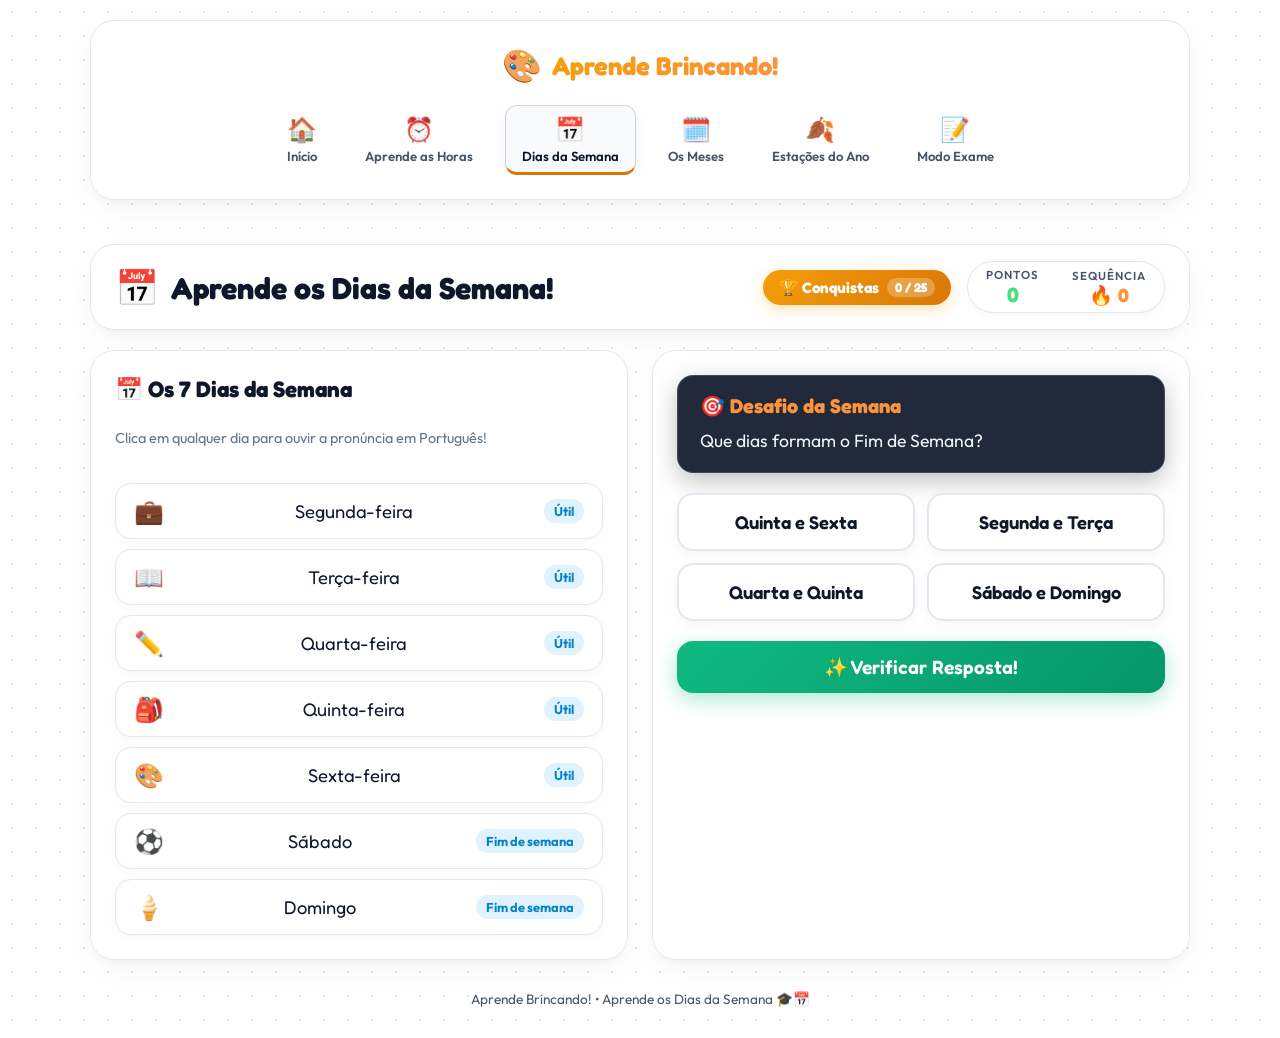
==== web/dias.html @ d5a4cc93 "Add Galeria de Conquistas (Achievements Gallery) across all pages including Exam Mode" ====
<!DOCTYPE html>
<html lang="pt">
<head>
  <meta charset="UTF-8">
  <meta name="viewport" content="width=device-width, initial-scale=1.0">
  <title>Aprende os Dias da Semana - Aprende Brincando!</title>
  <meta name="description" content="Jogo interativo para aprender os dias da semana em Português Europeu com voz, desafios de ordenação e quiz!">
  
  <link rel="preconnect" href="https://fonts.googleapis.com">
  <link rel="preconnect" href="https://fonts.gstatic.com" crossorigin>
  <link href="https://fonts.googleapis.com/css2?family=Fredoka:wght@400;600;700&family=Outfit:wght@400;500;600;700&display=swap" rel="stylesheet">
  <link rel="stylesheet" href="style.css?v=3.1">
</head>
<body class="theme-am">

  <!-- Particle Canvas Overlay for Celebrations -->
  <canvas id="fireworksCanvas"></canvas>

  <div class="app-container">
    
    <!-- Top Navigation Bar Glass Card -->
    <header class="portal-top-bar glass-card">
      <a href="index.html" class="nav-brand">
        <span class="nav-icon">🎨</span>
        <span class="nav-title">Aprende Brincando!</span>
      </a>

      <nav class="nav-links">
        <a href="index.html" class="nav-link">
          <span class="link-icon">🏠</span>
          <span class="link-text">Início</span>
        </a>
        <a href="horas.html" class="nav-link">
          <span class="link-icon">⏰</span>
          <span class="link-text">Aprende as Horas</span>
        </a>
        <a href="dias.html" class="nav-link active">
          <span class="link-icon">📅</span>
          <span class="link-text">Dias da Semana</span>
        </a>
        <a href="meses.html" class="nav-link">
          <span class="link-icon">🗓️</span>
          <span class="link-text">Os Meses</span>
        </a>
        <a href="estacoes.html" class="nav-link">
          <span class="link-icon">🍂</span>
          <span class="link-text">Estações do Ano</span>
        </a>
        <a href="exame.html" class="nav-link">
          <span class="link-icon">📝</span>
          <span class="link-text">Modo Exame</span>
        </a>
      </nav>
    </header>
    
    <header class="app-header">
      <div class="brand">
        <span class="clock-icon">📅</span>
        <h1>Aprende os Dias da Semana!</h1>
      </div>

      <div class="header-controls">
        <div class="score-card">
          <div class="score-item">
            <span class="score-label">Pontos</span>
            <span id="scoreValue" class="score-number">0</span>
          </div>
          <div class="score-divider"></div>
          <div class="score-item">
            <span class="score-label">Sequência</span>
            <span id="streakValue" class="streak-number">🔥 0</span>
          </div>
        </div>
      </div>
    </header>

    <main class="main-layout">
      
      <!-- LEFT PANEL: Interactive Days List -->
      <section class="glass-card">
        <h2 class="section-title">📅 Os 7 Dias da Semana</h2>
        <p class="section-desc">Clica em qualquer dia para ouvir a pronúncia em Português!</p>

        <div class="days-list" id="daysList">
          <!-- Populated by JS -->
        </div>
      </section>

      <!-- RIGHT PANEL: Challenges & Quiz -->
      <section class="controls-panel glass-card">
        <div class="challenge-box">
          <div class="challenge-header">
            <h3>🎯 Desafio da Semana</h3>
          </div>
          <p id="diasPrompt" class="challenge-text">
            Qual é o dia da semana que vem a seguir a <strong>Segunda-feira</strong>?
          </p>
        </div>

        <div id="diasOptions" class="quiz-grid">
          <!-- Populated by JS -->
        </div>

        <button id="checkDiasBtn" class="btn-primary width-full">
          ✨ Verificar Resposta!
        </button>

        <div id="diasFeedback" class="feedback-banner"></div>

        <button id="nextDiasBtn" class="btn-secondary width-full hidden">
          🎲 Novo Desafio
        </button>
      </section>

    </main>

    <footer class="app-footer">
      <p>Aprende Brincando! • Aprende os Dias da Semana 🎓📅</p>
    </footer>

  </div>

  <script src="js/fireworks.js?v=4.0"></script>
  <script src="js/audio.js?v=4.0"></script>
  <script src="js/achievements.js?v=4.0"></script>
  <script src="js/dias.js?v=4.0"></script>
</body>
</html>
---- web/style.css ----
/* ==========================================================================
   CSS Design System - Aprende Brincando (Educational Suite)
   ========================================================================== */

/* Website Main Menu Bar (White Theme Glass Card Menu) */
.portal-top-bar {
  display: flex;
  flex-direction: column;
  align-items: center;
  justify-content: center;
  gap: 14px;
  padding: 20px 24px;
  width: 100%;
  border-radius: 20px;
  background: #ffffff;
  border: 1px solid #e2e8f0;
  box-shadow: 0 10px 30px -5px rgba(0, 0, 0, 0.06), 0 4px 12px -2px rgba(0, 0, 0, 0.03);
  margin-bottom: 24px;
}

.portal-top-bar .nav-brand {
  display: flex;
  align-items: center;
  justify-content: center;
  gap: 10px;
  text-decoration: none;
}

.portal-top-bar .nav-brand .nav-title {
  font-family: 'Fredoka', sans-serif;
  font-size: 1.6rem;
  font-weight: 700;
  color: #d97706;
}

.portal-top-bar .nav-links {
  display: flex;
  align-items: center;
  justify-content: center;
  gap: 16px;
  flex-wrap: nowrap;
  white-space: nowrap;
}

.portal-top-bar .nav-link {
  display: flex;
  flex-direction: column;
  align-items: center;
  justify-content: center;
  gap: 4px;
  color: #475569;
  text-decoration: none;
  font-family: 'Outfit', sans-serif;
  font-weight: 600;
  font-size: 0.82rem;
  padding: 8px 16px;
  border-radius: 12px;
  transition: all 0.2s ease;
  white-space: nowrap;
  flex-shrink: 0;
  border-bottom: 3px solid transparent;
}

.portal-top-bar .nav-link .link-icon {
  font-size: 1.5rem;
}

.portal-top-bar .nav-link:hover {
  color: #0f172a;
  background: #f1f5f9;
  transform: translateY(-2px);
}

.portal-top-bar .nav-link.active {
  color: #0f172a;
  background: #f8fafc;
  border: 1px solid #cbd5e1;
  border-bottom: 3px solid #d97706;
  box-shadow: 0 4px 12px rgba(0, 0, 0, 0.05);
}

.top-nav-bar {
  width: 100%;
  background: rgba(15, 23, 42, 0.95);
  backdrop-filter: blur(16px);
  -webkit-backdrop-filter: blur(16px);
  border-bottom: 1px solid rgba(255, 255, 255, 0.12);
  position: sticky;
  top: 0;
  z-index: 1000;
  box-shadow: 0 4px 20px rgba(0, 0, 0, 0.25);
}

.nav-container {
  max-width: 1200px;
  margin: 0 auto;
  padding: 8px 24px;
  display: flex;
  justify-content: space-between;
  align-items: center;
  gap: 16px;
}

.nav-brand {
  display: flex;
  align-items: center;
  gap: 10px;
  text-decoration: none;
  color: #ffffff;
}

.nav-icon {
  font-size: 2rem;
}

.nav-title {
  font-family: 'Fredoka', sans-serif;
  font-size: 1.5rem;
  font-weight: 700;
  background: linear-gradient(135deg, #f59e0b, #fb923c);
  -webkit-background-clip: text;
  -webkit-text-fill-color: transparent;
}

.nav-links {
  display: flex;
  align-items: center;
  gap: 12px;
  flex-wrap: nowrap;
  white-space: nowrap;
  overflow-x: auto;
}

.nav-link {
  display: flex;
  flex-direction: column;
  align-items: center;
  gap: 2px;
  color: #94a3b8;
  text-decoration: none;
  font-family: 'Outfit', sans-serif;
  font-weight: 600;
  font-size: 0.8rem;
  padding: 6px 12px;
  border-radius: 12px;
  transition: all 0.2s ease;
  white-space: nowrap;
  flex-shrink: 0;
  border-bottom: 3px solid transparent;
}

.nav-link .link-icon {
  font-size: 1.35rem;
}

.nav-link:hover {
  color: #ffffff;
  background: rgba(255, 255, 255, 0.08);
  transform: translateY(-2px);
}

.nav-link.active {
  color: #ffffff;
  background: rgba(255, 255, 255, 0.14);
  border-bottom-color: #f59e0b;
}

:root {
  /* Core Color Palette (White Theme AM & PM) */
  --bg-gradient-am: #ffffff;
  --accent-am: #2563eb;
  --accent-am-glow: rgba(37, 99, 235, 0.2);
  --badge-am-bg: linear-gradient(135deg, #2563eb, #1d4ed8);

  /* PM Theme Tokens */
  --bg-gradient-pm: #f8fafc;
  --accent-pm: #ea580c;
  --accent-pm-glow: rgba(234, 88, 12, 0.2);
  --badge-pm-bg: linear-gradient(135deg, #ea580c, #c2410c);

  /* Surfaces & Glassmorphism Cards */
  --glass-bg: #ffffff;
  --glass-border: #e2e8f0;
  --glass-shadow: 0 10px 30px -5px rgba(0, 0, 0, 0.06), 0 4px 12px -2px rgba(0, 0, 0, 0.03);

  /* Text & Functional Colors */
  --text-primary: #0f172a;
  --text-secondary: #475569;
  --color-hour: #dc2626;    /* Hour Hand Red */
  --color-minute: #2563eb;  /* Minute Hand Blue */
  --color-success: #16a34a;
  --color-error: #e11d48;
  --color-warning: #d97706;

  /* Typography */
  --font-heading: 'Fredoka', cursive, sans-serif;
  --font-body: 'Outfit', -apple-system, BlinkMacSystemFont, sans-serif;

  /* Layout Radius */
  --radius-lg: 24px;
  --radius-md: 16px;
  --radius-sm: 10px;
}

/* Reset & Base Setup */
*, *::before, *::after {
  box-sizing: border-box;
  margin: 0;
  padding: 0;
}

body {
  font-family: var(--font-body);
  background-color: #ffffff;
  background-image: radial-gradient(#e2e8f0 1px, transparent 1px);
  background-size: 24px 24px;
  color: var(--text-primary);
  min-height: 100vh;
  display: flex;
  justify-content: center;
  align-items: center;
  padding: 20px;
  transition: background 0.5s ease;
  overflow-x: hidden;
  position: relative;
}

body.theme-pm {
  background-color: #f8fafc;
}

/* Fullscreen Celebration Canvas */
#fireworksCanvas {
  position: fixed;
  top: 0;
  left: 0;
  width: 100vw;
  height: 100vh;
  pointer-events: none;
  z-index: 999;
}

/* Main Container Structure */
.app-container {
  width: 100%;
  max-width: 1100px;
  display: flex;
  flex-direction: column;
  gap: 20px;
  z-index: 1;
}

/* Header Bar */
.app-header {
  display: flex;
  justify-content: space-between;
  align-items: center;
  background: var(--glass-bg);
  backdrop-filter: blur(16px);
  -webkit-backdrop-filter: blur(16px);
  border: 1px solid var(--glass-border);
  padding: 16px 24px;
  border-radius: var(--radius-lg);
  box-shadow: var(--glass-shadow);
  gap: 16px;
}

.header-controls {
  display: flex;
  align-items: center;
  gap: 16px;
}

.brand {
  display: flex;
  align-items: center;
  gap: 12px;
}

.brand .clock-icon {
  font-size: 2.2rem;
  animation: pulse 2s infinite ease-in-out;
}

.brand h1 {
  font-family: var(--font-heading);
  font-size: 1.9rem;
  font-weight: 700;
  color: #0f172a;
}

/* Mode Navigation Tabs */
.game-modes {
  display: flex;
  align-items: center;
  background: #f1f5f9;
  padding: 4px;
  border-radius: 999px;
  border: 1px solid #e2e8f0;
  height: 52px;
  box-sizing: border-box;
}

.mode-tab {
  border: none;
  background: transparent;
  color: var(--text-secondary);
  font-family: var(--font-body);
  font-size: 0.95rem;
  font-weight: 600;
  padding: 0 18px;
  height: 100%;
  display: flex;
  align-items: center;
  justify-content: center;
  border-radius: 999px;
  cursor: pointer;
  transition: all 0.3s cubic-bezier(0.4, 0, 0.2, 1);
}

.mode-tab:hover {
  color: var(--text-primary);
}

.mode-tab.active {
  background: #ffffff;
  color: #2563eb;
  box-shadow: 0 2px 8px rgba(0, 0, 0, 0.08);
}

/* Score Card Component */
.score-card {
  display: flex;
  align-items: center;
  background: #ffffff;
  border: 1px solid #e2e8f0;
  padding: 4px 18px;
  border-radius: 999px;
  gap: 16px;
  height: 52px;
  box-sizing: border-box;
  box-shadow: 0 2px 8px rgba(0, 0, 0, 0.04);
}

.score-item {
  display: flex;
  flex-direction: column;
  align-items: center;
  justify-content: center;
}

.score-label {
  font-size: 0.72rem;
  text-transform: uppercase;
  letter-spacing: 1px;
  color: var(--text-secondary);
  font-weight: 600;
}

.score-number {
  font-family: var(--font-heading);
  font-size: 1.3rem;
  font-weight: 700;
  color: #4ade80;
}

.streak-number {
  font-family: var(--font-heading);
  font-size: 1.2rem;
  font-weight: 700;
  color: #fb923c;
}

.score-divider {
  width: 1px;
  height: 24px;
  background: rgba(255, 255, 255, 0.15);
}

/* Main Layout Grid */
.main-layout {
  display: grid;
  grid-template-columns: 1fr 1fr;
  gap: 24px;
}

@media (max-width: 900px) {
  .main-layout {
    grid-template-columns: 1fr;
  }
}

/* Glass Card Containers */
.glass-card {
  background: var(--glass-bg);
  backdrop-filter: blur(16px);
  -webkit-backdrop-filter: blur(16px);
  border: 1px solid var(--glass-border);
  border-radius: var(--radius-lg);
  padding: 24px;
  box-shadow: var(--glass-shadow);
  display: flex;
  flex-direction: column;
  gap: 20px;
}

/* Clock Panel Elements */
.clock-header {
  display: flex;
  justify-content: space-between;
  align-items: center;
  gap: 12px;
}

.period-badge {
  font-family: var(--font-heading);
  font-size: 1rem;
  font-weight: 600;
  padding: 8px 16px;
  border-radius: 999px;
  color: #ffffff;
  box-shadow: 0 4px 12px rgba(0, 0, 0, 0.2);
  transition: all 0.5s ease;
}

.badge-am {
  background: var(--badge-am-bg);
}

.badge-pm {
  background: var(--badge-pm-bg);
}

.btn-toggle {
  background: rgba(255, 255, 255, 0.1);
  border: 1px solid rgba(255, 255, 255, 0.2);
  color: var(--text-primary);
  font-family: var(--font-body);
  font-weight: 600;
  font-size: 0.88rem;
  padding: 8px 16px;
  border-radius: 999px;
  cursor: pointer;
  transition: all 0.3s ease;
}

.btn-toggle:hover {
  background: rgba(255, 255, 255, 0.22);
  transform: translateY(-1px);
}

/* Canvas Wrapper */
.clock-canvas-wrapper {
  position: relative;
  display: flex;
  justify-content: center;
  align-items: center;
  width: 100%;
}

#clockCanvas {
  max-width: 100%;
  height: auto;
  cursor: grab;
  touch-action: none;
  filter: drop-shadow(0 15px 30px rgba(0, 0, 0, 0.4));
  transition: transform 0.1s ease;
}

#clockCanvas:active {
  cursor: grabbing;
}

.clock-instruction-overlay {
  position: absolute;
  bottom: 8px;
  background: rgba(0, 0, 0, 0.6);
  backdrop-filter: blur(8px);
  padding: 6px 14px;
  border-radius: 999px;
  font-size: 0.82rem;
  color: #e2e8f0;
  pointer-events: none;
  border: 1px solid rgba(255, 255, 255, 0.1);
}

/* Digital Readout */
.digital-display {
  display: flex;
  justify-content: space-between;
  align-items: center;
  background: rgba(15, 23, 42, 0.92);
  border: 1px solid rgba(255, 255, 255, 0.15);
  padding: 14px 20px;
  border-radius: var(--radius-md);
  box-shadow: 0 8px 24px rgba(0, 0, 0, 0.25);
}

.digital-time-box {
  display: flex;
  align-items: center;
  gap: 12px;
}

.digital-label {
  font-size: 0.95rem;
  color: #94a3b8;
  font-weight: 600;
}

.digital-clock {
  font-family: var(--font-heading);
  font-size: 2rem;
  font-weight: 700;
  letter-spacing: 2px;
  color: #60a5fa;
  text-shadow: 0 0 12px rgba(96, 165, 250, 0.5);
}

body.theme-pm .digital-clock {
  color: #fb923c;
  text-shadow: 0 0 12px rgba(251, 146, 60, 0.5);
}

.btn-speak {
  background: linear-gradient(135deg, #6366f1, #4f46e5);
  border: none;
  color: #ffffff;
  font-family: var(--font-body);
  font-weight: 600;
  font-size: 0.9rem;
  padding: 10px 16px;
  border-radius: var(--radius-sm);
  cursor: pointer;
  display: flex;
  align-items: center;
  gap: 6px;
  box-shadow: 0 4px 12px rgba(99, 102, 241, 0.3);
  transition: all 0.2s ease;
}

.btn-speak:hover {
  transform: translateY(-2px);
  box-shadow: 0 6px 16px rgba(99, 102, 241, 0.5);
}

/* Right Panel Controls & Views */
.controls-panel {
  position: relative;
}

.panel-view {
  display: none;
  flex-direction: column;
  gap: 18px;
  height: 100%;
}

.panel-view.active {
  display: flex;
}

/* Guide Box */
.guide-box {
  background: rgba(15, 23, 42, 0.05);
  border: 1px solid #e2e8f0;
  padding: 16px 20px;
  border-radius: var(--radius-md);
}

.guide-box h3 {
  font-family: var(--font-heading);
  font-size: 1.15rem;
  color: #0f172a;
  margin-bottom: 12px;
}

.guide-list {
  list-style: none;
  display: flex;
  flex-direction: column;
  gap: 10px;
  font-size: 0.92rem;
  line-height: 1.4;
  color: #334155;
}

.guide-list li {
  display: flex;
  align-items: flex-start;
  gap: 10px;
}

.guide-list .dot {
  font-size: 1.1rem;
}

.guide-list .dot.red { color: var(--color-hour); }
.guide-list .dot.blue { color: var(--color-minute); }
.guide-list .dot.yellow { color: var(--color-warning); }
.guide-list .dot.orange { color: var(--accent-pm); }

.hr-divider {
  height: 1px;
  background: #e2e8f0;
  width: 100%;
}

/* Challenge Section */
.challenge-box {
  background: rgba(15, 23, 42, 0.92);
  border: 1px solid rgba(255, 255, 255, 0.15);
  padding: 18px 22px;
  border-radius: var(--radius-md);
  box-shadow: 0 8px 24px rgba(0, 0, 0, 0.25);
}

.challenge-header {
  display: flex;
  justify-content: space-between;
  align-items: center;
  margin-bottom: 10px;
}

.challenge-header h3 {
  font-family: var(--font-heading);
  font-size: 1.25rem;
  color: #fb923c;
}

.diff-badge {
  font-size: 0.75rem;
  font-weight: 700;
  text-transform: uppercase;
  padding: 4px 10px;
  border-radius: 999px;
}

.diff-badge.easy { background: rgba(34, 197, 94, 0.2); color: #4ade80; border: 1px solid #22c55e; }

.challenge-text {
  font-size: 1.1rem;
  line-height: 1.5;
  color: #f1f5f9;
}

.highlight-time {
  font-family: var(--font-heading);
  font-size: 1.35rem;
  color: #38bdf8;
  background: rgba(56, 189, 248, 0.2);
  padding: 2px 8px;
  border-radius: 6px;
}

/* Buttons */
.action-buttons {
  display: flex;
  flex-direction: column;
  gap: 12px;
}

.btn-primary {
  background: linear-gradient(135deg, #10b981, #059669);
  border: none;
  color: #ffffff;
  font-family: var(--font-heading);
  font-size: 1.2rem;
  font-weight: 600;
  padding: 14px 24px;
  border-radius: var(--radius-md);
  cursor: pointer;
  box-shadow: 0 6px 20px rgba(16, 185, 129, 0.35);
  transition: all 0.2s ease;
}

.btn-primary:hover {
  transform: translateY(-2px);
  box-shadow: 0 8px 25px rgba(16, 185, 129, 0.5);
}

.btn-primary:active {
  transform: translateY(0);
}

.btn-secondary {
  background: linear-gradient(135deg, #f97316, #ea580c);
  border: none;
  color: #ffffff;
  font-family: var(--font-heading);
  font-size: 1.1rem;
  font-weight: 600;
  padding: 14px 24px;
  border-radius: var(--radius-md);
  cursor: pointer;
  box-shadow: 0 4px 14px rgba(249, 115, 22, 0.35);
  transition: all 0.2s ease;
}

.btn-secondary:hover {
  background: linear-gradient(135deg, #fb923c, #f97316);
  transform: translateY(-2px);
  box-shadow: 0 6px 18px rgba(249, 115, 22, 0.5);
}

.width-full {
  width: 100%;
}

/* Quiz Option Grid */
.quiz-grid {
  display: grid;
  grid-template-columns: 1fr 1fr;
  gap: 12px;
}

.quiz-option-btn {
  background: #ffffff;
  border: 2px solid #e2e8f0;
  color: #0f172a !important;
  font-family: var(--font-heading);
  font-size: 1.15rem;
  font-weight: 600;
  padding: 16px;
  border-radius: var(--radius-md);
  cursor: pointer;
  box-shadow: 0 4px 12px rgba(0, 0, 0, 0.04);
  transition: all 0.2s ease;
  text-align: center;
}

.quiz-option-btn:hover {
  background: #f8fafc;
  border-color: #cbd5e1;
  transform: translateY(-2px);
  box-shadow: 0 6px 16px rgba(0, 0, 0, 0.08);
}

.quiz-option-btn.selected {
  background: #e0f2fe !important;
  border-color: #0284c7 !important;
  color: #0369a1 !important;
  box-shadow: 0 0 0 3px rgba(2, 132, 199, 0.3) !important;
  transform: scale(1.02);
}

.quiz-option-btn.correct {
  background: #dcfce7 !important;
  border-color: #22c55e !important;
  color: #15803d !important;
}

.quiz-option-btn.wrong {
  background: #fee2e2 !important;
  border-color: #ef4444 !important;
  color: #b91c1c !important;
}

/* Feedback Message Banner */
.feedback-banner {
  min-height: 52px;
  padding: 12px 18px;
  border-radius: var(--radius-md);
  font-family: var(--font-heading);
  font-size: 1.1rem;
  display: flex;
  align-items: center;
  justify-content: center;
  text-align: center;
  opacity: 0;
  transition: all 0.3s ease;
  transform: translateY(10px);
}

.feedback-banner.show {
  opacity: 1;
  transform: translateY(0);
}

.feedback-banner.success {
  background: rgba(34, 197, 94, 0.2);
  border: 1px solid #22c55e;
  color: #4ade80;
}

.feedback-banner.error {
  background: #fee2e2;
  border: 1px solid #fca5a5;
  color: #991b1b !important;
  box-shadow: 0 4px 14px rgba(220, 38, 38, 0.12);
  text-align: left;
  display: block;
  padding: 16px 20px;
  line-height: 1.6;
}

.feedback-banner.error strong,
.feedback-banner.error span {
  color: #7f1d1d !important;
}

.hidden {
  display: none !important;
}

/* Footer */
.app-footer {
  text-align: center;
  font-size: 0.85rem;
  color: var(--text-secondary);
  padding: 10px 0;
}

/* Keyframe Animations */
@keyframes pulse {
  0%, 100% { transform: scale(1); }
  50% { transform: scale(1.1); }
}

@keyframes slideInUp {
  from { transform: translateY(100px); opacity: 0; }
  to { transform: translateY(0); opacity: 1; }
}

/* Badges Header Button */
.btn-badges {
  background: linear-gradient(135deg, #f59e0b, #d97706);
  border: none;
  color: #ffffff;
  font-family: var(--font-heading);
  font-size: 0.95rem;
  font-weight: 700;
  padding: 6px 14px;
  border-radius: 999px;
  cursor: pointer;
  box-shadow: 0 4px 14px rgba(245, 158, 11, 0.4);
  transition: all 0.2s ease;
  display: flex;
  align-items: center;
  gap: 6px;
}

.btn-badges:hover {
  transform: translateY(-2px) scale(1.05);
  box-shadow: 0 6px 18px rgba(245, 158, 11, 0.6);
}

/* Achievement Toast Notification */
.achievement-toast {
  position: fixed;
  bottom: 24px;
  right: 24px;
  background: linear-gradient(135deg, rgba(30, 41, 59, 0.95), rgba(15, 23, 42, 0.95));
  backdrop-filter: blur(16px);
  border: 2px solid #f59e0b;
  box-shadow: 0 10px 30px rgba(245, 158, 11, 0.35);
  padding: 14px 22px;
  border-radius: var(--radius-md);
  display: flex;
  align-items: center;
  gap: 14px;
  z-index: 1000;
  animation: slideInUp 0.5s cubic-bezier(0.175, 0.885, 0.32, 1.275);
}

.toast-icon {
  font-size: 2.2rem;
}

.toast-content {
  display: flex;
  flex-direction: column;
}

.toast-title {
  font-size: 0.75rem;
  text-transform: uppercase;
  letter-spacing: 1px;
  color: #f59e0b;
  font-weight: 700;
}

.toast-name {
  font-family: var(--font-heading);
  font-size: 1.15rem;
  color: #ffffff;
}

/* Modal Overlay & Card */
.modal-overlay {
  position: fixed;
  top: 0;
  left: 0;
  width: 100vw;
  height: 100vh;
  background: rgba(0, 0, 0, 0.7);
  backdrop-filter: blur(8px);
  display: flex;
  justify-content: center;
  align-items: center;
  z-index: 9999;
  padding: 20px;
}

.modal-card {
  width: 100%;
  max-width: 680px;
  max-height: 85vh;
  overflow-y: auto;
  background: #ffffff;
  border: 1px solid #e2e8f0;
  border-radius: var(--radius-lg);
  padding: 28px;
  display: flex;
  flex-direction: column;
  gap: 16px;
  box-shadow: 0 20px 40px -10px rgba(0, 0, 0, 0.15);
}

.modal-header {
  display: flex;
  justify-content: space-between;
  align-items: center;
}

.modal-header h2 {
  font-family: var(--font-heading);
  font-size: 1.7rem;
  color: #ea580c;
}

.btn-close {
  background: transparent;
  border: none;
  color: var(--text-secondary);
  font-size: 2rem;
  cursor: pointer;
  line-height: 1;
  transition: color 0.2s ease;
}

.btn-close:hover {
  color: #0f172a;
}

.modal-subtitle {
  font-size: 0.95rem;
  color: var(--text-secondary);
}

/* Badges Grid & Cards */
.badges-grid {
  display: grid;
  grid-template-columns: repeat(auto-fill, minmax(280px, 1fr));
  gap: 14px;
  margin-top: 10px;
}

.badge-card {
  background: rgba(255, 255, 255, 0.05);
  border: 1px solid rgba(255, 255, 255, 0.1);
  padding: 14px;
  border-radius: var(--radius-md);
  display: flex;
  align-items: center;
  gap: 14px;
  transition: all 0.3s ease;
  opacity: 0.5;
  filter: grayscale(80%);
}

.badge-card.unlocked {
  opacity: 1;
  filter: grayscale(0%);
  background: linear-gradient(135deg, rgba(245, 158, 11, 0.15), rgba(234, 88, 12, 0.1));
  border-color: rgba(245, 158, 11, 0.4);
  box-shadow: 0 4px 14px rgba(245, 158, 11, 0.15);
}

.badge-card.unlocked:hover {
  transform: translateY(-2px);
  border-color: #f59e0b;
}

.badge-icon-box {
  font-size: 2.2rem;
  width: 50px;
  height: 50px;
  display: flex;
  align-items: center;
  justify-content: center;
  background: #f1f5f9;
  border-radius: var(--radius-sm);
  flex-shrink: 0;
}

.badge-info {
  display: flex;
  flex-direction: column;
  gap: 2px;
}

.badge-title {
  font-family: var(--font-heading);
  font-size: 1.05rem;
  color: #0f172a;
}

.badge-desc {
  font-size: 0.82rem;
  color: var(--text-secondary);
}

.badge-status {
  font-size: 0.72rem;
  font-weight: 700;
  color: #4ade80;
  margin-top: 2px;
}

/* Portal Container & Hero */
.portal-container {
  margin-top: 20px;
}

.portal-hero {
  text-align: center;
  padding: 32px 24px;
}

.portal-hero h1 {
  font-family: var(--font-heading);
  font-size: 2.2rem;
  margin-bottom: 10px;
  color: #0f172a;
}

.portal-hero p {
  font-size: 1.1rem;
  color: var(--text-secondary);
  max-width: 700px;
  margin: 0 auto;
  line-height: 1.5;
}

/* Portal Navigation Bar (Directly below Hero Box - Single Line) */
.portal-nav-bar {
  display: flex;
  justify-content: center;
  align-items: center;
  gap: 8px;
  flex-wrap: nowrap;
  white-space: nowrap;
  padding: 8px 16px;
  width: 100%;
  overflow-x: auto;
}

.portal-nav-bar .nav-link {
  white-space: nowrap;
  flex-shrink: 0;
}

/* Portal Modules Grid */
.portal-grid {
  display: grid;
  grid-template-columns: repeat(auto-fit, minmax(260px, 1fr));
  gap: 24px;
}

.module-card {
  display: flex;
  flex-direction: column;
  justify-content: space-between;
  gap: 16px;
  transition: transform 0.3s ease, border-color 0.3s ease;
}

.module-card:hover {
  transform: translateY(-4px);
  border-color: #cbd5e1;
  box-shadow: 0 16px 32px -5px rgba(0, 0, 0, 0.08);
}

.module-header {
  display: flex;
  justify-content: space-between;
  align-items: center;
}

.module-icon {
  font-size: 2.5rem;
}

/* Status Badges: Por Iniciar, Em Curso, Completa */
.status-badge {
  font-family: var(--font-heading);
  font-size: 0.8rem;
  font-weight: 700;
  padding: 6px 12px;
  border-radius: 999px;
  text-transform: uppercase;
  letter-spacing: 0.5px;
}

.status-por-iniciar {
  background: #ffe4e6;
  color: #e11d48;
  border: 1px solid #fda4af;
}

.status-em-curso {
  background: #fef9c3;
  color: #ca8a04;
  border: 1px solid #fde047;
}

.status-completa {
  background: #dcfce7;
  color: #16a34a;
  border: 1px solid #86efac;
}

.module-title {
  font-family: var(--font-heading);
  font-size: 1.45rem;
  color: #0f172a;
  margin-bottom: 8px;
}

.module-desc {
  font-size: 0.95rem;
  color: var(--text-secondary);
  line-height: 1.5;
}

.btn-module-play {
  display: inline-flex;
  align-items: center;
  justify-content: center;
  width: 100%;
  background: linear-gradient(135deg, #3b82f6, #2563eb);
  color: #ffffff;
  text-decoration: none;
  font-family: var(--font-heading);
  font-size: 1.1rem;
  font-weight: 600;
  padding: 12px;
  border-radius: var(--radius-md);
  box-shadow: 0 4px 14px rgba(59, 130, 246, 0.35);
  transition: all 0.2s ease;
}

.btn-module-play:hover {
  transform: translateY(-2px);
  box-shadow: 0 6px 18px rgba(59, 130, 246, 0.5);
}

/* Interactive Modules Lists (Days, Months, Seasons) */
.section-title {
  font-family: var(--font-heading);
  font-size: 1.4rem;
  color: #0f172a;
  margin-bottom: 6px;
}

.section-desc {
  font-size: 0.9rem;
  color: #64748b;
  margin-bottom: 16px;
}

.days-list {
  display: flex;
  flex-direction: column;
  gap: 10px;
}

.day-card {
  background: #ffffff;
  border: 1px solid #e2e8f0;
  padding: 12px 18px;
  border-radius: var(--radius-md);
  display: flex;
  align-items: center;
  justify-content: space-between;
  cursor: pointer;
  box-shadow: 0 2px 8px rgba(0, 0, 0, 0.03);
  transition: all 0.2s ease;
}

.day-card:hover {
  background: #f8fafc;
  border-color: #cbd5e1;
  transform: translateX(4px);
}

.day-icon { font-size: 1.5rem; }
.day-name { font-family: var(--font-heading); font-size: 1.15rem; color: #0f172a; }
.day-type { font-size: 0.8rem; font-weight: 700; color: #0284c7; background: #e0f2fe; padding: 4px 10px; border-radius: 999px; }

.months-grid {
  display: grid;
  grid-template-columns: repeat(auto-fill, minmax(130px, 1fr));
  gap: 12px;
}

.month-card {
  background: #ffffff;
  border: 1px solid #e2e8f0;
  padding: 14px 10px;
  border-radius: var(--radius-md);
  display: flex;
  flex-direction: column;
  align-items: center;
  gap: 4px;
  cursor: pointer;
  box-shadow: 0 2px 8px rgba(0, 0, 0, 0.03);
  transition: all 0.2s ease;
  text-align: center;
}

.month-card:hover {
  background: #f8fafc;
  border-color: #cbd5e1;
  transform: translateY(-2px);
}

.month-num { font-size: 0.75rem; font-weight: 700; color: #64748b; }
.month-icon { font-size: 1.8rem; }
.month-name { font-family: var(--font-heading); font-size: 1rem; color: #0f172a; }
.month-days { font-size: 0.75rem; color: #ea580c; font-weight: 600; }

.seasons-grid {
  display: grid;
  grid-template-columns: 1fr 1fr;
  gap: 14px;
}

.season-card {
  background: #ffffff;
  border: 1px solid #e2e8f0;
  padding: 16px;
  border-radius: var(--radius-md);
  display: flex;
  flex-direction: column;
  align-items: center;
  gap: 6px;
  cursor: pointer;
  box-shadow: 0 2px 8px rgba(0, 0, 0, 0.03);
  transition: all 0.2s ease;
  text-align: center;
}

.season-card:hover {
  background: #f8fafc;
  border-color: #cbd5e1;
  transform: translateY(-2px);
}

.season-icon { font-size: 2.4rem; }
.season-name { font-family: var(--font-heading); font-size: 1.25rem; color: #0f172a; }
.season-climate { font-size: 0.85rem; color: #16a34a; font-weight: 600; }
.season-months { font-size: 0.75rem; color: #64748b; }

/* ==========================================================================
   Exam Mode & Interactive Report Card Styles
   ========================================================================== */
.exam-progress-card {
  padding: 16px 20px;
  display: flex;
  flex-direction: column;
  gap: 12px;
  margin-bottom: 18px;
}

.exam-progress-header {
  display: flex;
  justify-content: space-between;
  align-items: center;
  flex-wrap: wrap;
  gap: 10px;
}

.phase-badge {
  font-family: var(--font-heading);
  font-size: 0.95rem;
  font-weight: 700;
  padding: 6px 14px;
  border-radius: 999px;
  color: #ffffff;
  box-shadow: 0 4px 12px rgba(0, 0, 0, 0.1);
}

.phase-horas { background: linear-gradient(135deg, #2563eb, #1d4ed8); }
.phase-dias { background: linear-gradient(135deg, #0284c7, #0369a1); }
.phase-meses { background: linear-gradient(135deg, #d97706, #b45309); }
.phase-estacoes { background: linear-gradient(135deg, #16a34a, #15803d); }

.question-counter {
  font-family: var(--font-heading);
  font-size: 1.05rem;
  font-weight: 700;
  color: #0f172a;
}

.progress-bar-track {
  width: 100%;
  height: 12px;
  background: #e2e8f0;
  border-radius: 999px;
  overflow: hidden;
}

.progress-bar-fill {
  height: 100%;
  background: linear-gradient(90deg, #10b981, #059669);
  border-radius: 999px;
  transition: width 0.4s cubic-bezier(0.4, 0, 0.2, 1);
}

.exam-clock-container {
  display: flex;
  justify-content: center;
  align-items: center;
  padding: 10px 0;
}

.exam-question-card {
  display: flex;
  flex-direction: column;
  gap: 18px;
  padding: 24px;
}

/* Final Report Card */
.report-header {
  text-align: center;
  margin-bottom: 20px;
}

.report-icon {
  font-size: 3rem;
  display: block;
  margin-bottom: 6px;
}

.report-header h2 {
  font-family: var(--font-heading);
  font-size: 2rem;
  color: #ea580c;
  margin-bottom: 4px;
}

.report-subtitle {
  font-size: 1.05rem;
  color: #64748b;
}

.report-score-banner {
  display: flex;
  justify-content: space-around;
  align-items: center;
  background: linear-gradient(135deg, #fff7ed, #ffedd5);
  border: 2px solid #fdba74;
  padding: 20px;
  border-radius: var(--radius-md);
  margin-bottom: 24px;
  flex-wrap: wrap;
  gap: 16px;
}

.score-big-box {
  display: flex;
  flex-direction: column;
  align-items: center;
}

.score-big-label {
  font-size: 0.8rem;
  font-weight: 700;
  letter-spacing: 1px;
  color: #c2410c;
}

.score-big-val {
  font-family: var(--font-heading);
  font-size: 2.5rem;
  font-weight: 700;
  color: #ea580c;
}

.badge-award-box {
  display: flex;
  align-items: center;
  gap: 10px;
  background: #ffffff;
  padding: 10px 18px;
  border-radius: 999px;
  box-shadow: 0 4px 14px rgba(234, 88, 12, 0.15);
}

.award-icon { font-size: 2rem; }
.award-title { font-family: var(--font-heading); font-size: 1.15rem; color: #0f172a; font-weight: 700; }

.report-phases-grid {
  display: grid;
  grid-template-columns: repeat(auto-fit, minmax(130px, 1fr));
  gap: 12px;
  margin-bottom: 24px;
}

.phase-stat-card {
  background: #ffffff;
  border: 1px solid #e2e8f0;
  padding: 14px;
  border-radius: var(--radius-md);
  display: flex;
  flex-direction: column;
  align-items: center;
  gap: 4px;
  box-shadow: 0 2px 8px rgba(0, 0, 0, 0.03);
}

.stat-icon { font-size: 1.8rem; }
.stat-name { font-family: var(--font-heading); font-size: 0.95rem; color: #64748b; }
.stat-val { font-family: var(--font-heading); font-size: 1.25rem; font-weight: 700; color: #2563eb; }

/* Report Questions List */
.report-questions-section h3 {
  font-family: var(--font-heading);
  font-size: 1.35rem;
  color: #0f172a;
  margin-bottom: 4px;
}

.section-subtext {
  font-size: 0.9rem;
  color: #0284c7;
  font-weight: 600;
  margin-bottom: 14px;
}

.report-questions-list {
  display: flex;
  flex-direction: column;
  gap: 10px;
  max-height: 480px;
  overflow-y: auto;
  padding-right: 6px;
  margin-bottom: 24px;
}

.report-item {
  background: #ffffff;
  border: 1px solid #e2e8f0;
  border-left: 6px solid #cbd5e1;
  padding: 14px 18px;
  border-radius: var(--radius-md);
  display: flex;
  justify-content: space-between;
  align-items: center;
  cursor: pointer;
  box-shadow: 0 2px 8px rgba(0, 0, 0, 0.03);
  transition: all 0.2s ease;
  gap: 12px;
}

.report-item:hover {
  background: #f8fafc;
  transform: translateX(4px);
  box-shadow: 0 4px 14px rgba(0, 0, 0, 0.08);
}

.report-item.item-success {
  border-left-color: #22c55e;
}

.report-item.item-error {
  border-left-color: #ef4444;
}

.item-left {
  display: flex;
  align-items: center;
  gap: 12px;
}

.item-num {
  font-family: var(--font-heading);
  font-size: 1.1rem;
  font-weight: 700;
  color: #64748b;
  min-width: 32px;
}

.item-icon {
  font-size: 1.5rem;
}

.item-details {
  display: flex;
  flex-direction: column;
  gap: 2px;
}

.item-prompt {
  font-family: var(--font-heading);
  font-size: 1.05rem;
  color: #0f172a;
}

.item-answers {
  font-size: 0.85rem;
  color: #475569;
}

.item-right {
  display: flex;
  flex-direction: column;
  align-items: flex-end;
  gap: 4px;
  flex-shrink: 0;
}

.item-badge {
  font-family: var(--font-heading);
  font-size: 0.85rem;
  font-weight: 700;
  padding: 4px 12px;
  border-radius: 999px;
}

.badge-right { background: #dcfce7; color: #15803d; }
.badge-wrong { background: #fee2e2; color: #b91c1c; }

.click-hint {
  font-size: 0.75rem;
  color: #0284c7;
  font-weight: 600;
}

/* Modal Review Box */
.review-question-box {
  background: #f8fafc;
  border: 1px solid #e2e8f0;
  padding: 16px;
  border-radius: var(--radius-md);
  margin-bottom: 14px;
}

.review-tag {
  font-size: 0.8rem;
  font-weight: 700;
  color: #ea580c;
  text-transform: uppercase;
  margin-bottom: 4px;
}

.review-question-box h3 {
  font-family: var(--font-heading);
  font-size: 1.2rem;
  color: #0f172a;
}

.review-result-box {
  padding: 14px;
  border-radius: var(--radius-md);
  background: #ffffff;
  border: 1px solid #e2e8f0;
  margin-bottom: 14px;
  line-height: 1.6;
}

.review-status {
  font-family: var(--font-heading);
  font-size: 1.1rem;
  font-weight: 700;
  margin-bottom: 8px;
}

.review-status.success { color: #16a34a; }
.review-status.error { color: #dc2626; }

.review-explanation-box {
  background: #fee2e2;
  border: 1px solid #fca5a5;
  color: #991b1b;
  padding: 16px 20px;
  border-radius: var(--radius-md);
  margin-bottom: 18px;
  line-height: 1.6;
}

.review-explanation-box h4 {
  font-family: var(--font-heading);
  font-size: 1.1rem;
  margin-bottom: 8px;
  color: #7f1d1d;
}

.season-icon { font-size: 2.4rem; }
.season-name { font-family: var(--font-heading); font-size: 1.25rem; color: #0f172a; }
.season-climate { font-size: 0.85rem; color: #16a34a; font-weight: 600; }
.season-months { font-size: 0.75rem; color: #64748b; }

/* ==========================================================================
   Galeria de Conquistas (Achievements System) Styles
   ========================================================================== */
.btn-achievements-header {
  background: linear-gradient(135deg, #f59e0b, #d97706);
  color: #ffffff;
  font-family: var(--font-heading);
  font-size: 0.95rem;
  font-weight: 700;
  padding: 8px 16px;
  border-radius: 999px;
  border: none;
  cursor: pointer;
  box-shadow: 0 4px 14px rgba(245, 158, 11, 0.3);
  display: flex;
  align-items: center;
  gap: 8px;
  transition: all 0.2s ease;
}

.btn-achievements-header:hover {
  transform: translateY(-2px) scale(1.03);
  box-shadow: 0 6px 18px rgba(245, 158, 11, 0.45);
}

.ach-pill {
  background: rgba(255, 255, 255, 0.25);
  padding: 2px 8px;
  border-radius: 999px;
  font-size: 0.8rem;
}

.achievements-modal-card {
  max-width: 820px;
  width: 90%;
}

.ach-header-title {
  display: flex;
  align-items: center;
  gap: 14px;
  flex-wrap: wrap;
}

.ach-header-title h2 {
  font-family: var(--font-heading);
  font-size: 1.8rem;
  color: #d97706;
}

.ach-counter-badge {
  font-family: var(--font-heading);
  font-size: 0.9rem;
  font-weight: 700;
  color: #d97706;
  background: #fef3c7;
  border: 1px solid #fde68a;
  padding: 4px 12px;
  border-radius: 999px;
}

.ach-modal-body {
  max-height: 520px;
  overflow-y: auto;
  padding-right: 6px;
  margin-bottom: 18px;
}

.ach-grid {
  display: grid;
  grid-template-columns: repeat(auto-fill, minmax(220px, 1fr));
  gap: 14px;
}

.ach-card {
  padding: 16px;
  border-radius: var(--radius-md);
  display: flex;
  flex-direction: column;
  justify-content: space-between;
  gap: 10px;
  transition: all 0.2s ease;
}

.ach-card.unlocked {
  background: linear-gradient(135deg, #ffffff, #fefce8);
  border: 2px solid #f59e0b;
  box-shadow: 0 4px 14px rgba(245, 158, 11, 0.15);
}

.ach-card.unlocked:hover {
  transform: translateY(-3px);
  box-shadow: 0 8px 20px rgba(245, 158, 11, 0.25);
}

.ach-card.locked {
  background: #f8fafc;
  border: 1px solid #e2e8f0;
  filter: grayscale(0.85);
  opacity: 0.75;
}

.ach-card-header {
  display: flex;
  justify-content: space-between;
  align-items: center;
}

.ach-icon {
  font-size: 2.2rem;
}

.ach-category {
  font-size: 0.75rem;
  font-weight: 700;
  color: #64748b;
  background: #e2e8f0;
  padding: 2px 8px;
  border-radius: 999px;
}

.ach-title {
  font-family: var(--font-heading);
  font-size: 1.05rem;
  color: #0f172a;
  margin-bottom: 4px;
}

.ach-desc {
  font-size: 0.82rem;
  color: #475569;
  line-height: 1.4;
}

.ach-status-unlocked {
  font-size: 0.78rem;
  font-weight: 700;
  color: #15803d;
}

.ach-status-locked {
  font-size: 0.78rem;
  font-weight: 700;
  color: #64748b;
}

/* Achievement Unlock Toast Notification */
.achievement-toast {
  position: fixed;
  top: 24px;
  left: 50%;
  transform: translateX(-50%) translateY(-120px);
  background: #0f172a;
  border: 2px solid #f59e0b;
  color: #ffffff;
  padding: 14px 24px;
  border-radius: 999px;
  box-shadow: 0 10px 30px rgba(0, 0, 0, 0.3);
  display: flex;
  align-items: center;
  gap: 14px;
  z-index: 9999;
  transition: transform 0.5s cubic-bezier(0.175, 0.885, 0.32, 1.275);
  pointer-events: none;
}

.achievement-toast.show {
  transform: translateX(-50%) translateY(0);
}

.toast-icon {
  font-size: 2.2rem;
}

.toast-content {
  display: flex;
  flex-direction: column;
}

.toast-title {
  font-size: 0.75rem;
  font-weight: 700;
  color: #fbbf24;
  text-transform: uppercase;
  letter-spacing: 0.5px;
}

.toast-name {
  font-family: var(--font-heading);
  font-size: 1.1rem;
  color: #ffffff;
}
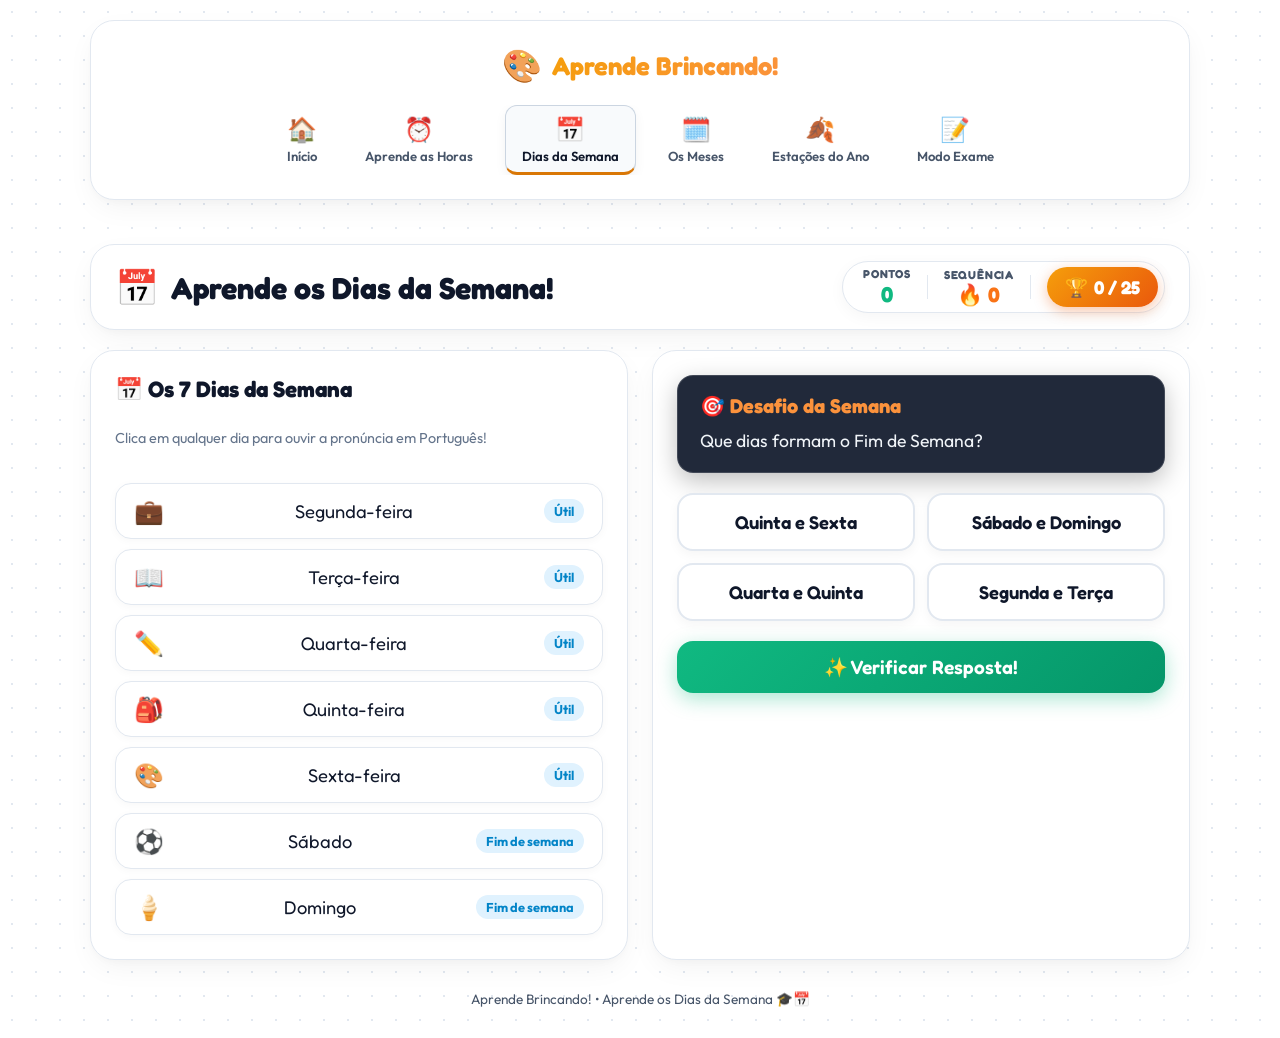
==== commit 67f409ea: "Embed orange Conquistas trophy pill into top-right score capsule on all pages matching exact screens" ====
--- a/web/dias.html
+++ b/web/dias.html
@@ -120,9 +120,9 @@
 
   </div>
 
-  <script src="js/fireworks.js?v=4.0"></script>
-  <script src="js/audio.js?v=4.0"></script>
-  <script src="js/achievements.js?v=4.0"></script>
-  <script src="js/dias.js?v=4.0"></script>
+  <script src="js/fireworks.js?v=4.1"></script>
+  <script src="js/audio.js?v=4.1"></script>
+  <script src="js/achievements.js?v=4.1"></script>
+  <script src="js/dias.js?v=4.1"></script>
 </body>
 </html>
--- a/web/style.css
+++ b/web/style.css
@@ -328,18 +328,18 @@
   box-shadow: 0 2px 8px rgba(0, 0, 0, 0.08);
 }
 
-/* Score Card Component */
+/* Score Card Component (Capsule with Pontos, Sequência & Conquistas Pill) */
 .score-card {
   display: flex;
   align-items: center;
   background: #ffffff;
   border: 1px solid #e2e8f0;
-  padding: 4px 18px;
+  padding: 4px 6px 4px 20px;
   border-radius: 999px;
   gap: 16px;
   height: 52px;
   box-sizing: border-box;
-  box-shadow: 0 2px 8px rgba(0, 0, 0, 0.04);
+  box-shadow: 0 4px 16px rgba(0, 0, 0, 0.04);
 }
 
 .score-item {
@@ -350,31 +350,55 @@
 }
 
 .score-label {
+  font-family: var(--font-heading);
   font-size: 0.72rem;
   text-transform: uppercase;
-  letter-spacing: 1px;
-  color: var(--text-secondary);
-  font-weight: 600;
+  letter-spacing: 0.8px;
+  color: #475569;
+  font-weight: 700;
 }
 
 .score-number {
   font-family: var(--font-heading);
+  font-size: 1.35rem;
+  font-weight: 700;
+  color: #10b981;
+}
+
+.streak-number {
+  font-family: var(--font-heading);
   font-size: 1.3rem;
   font-weight: 700;
-  color: #4ade80;
-}
-
-.streak-number {
-  font-family: var(--font-heading);
-  font-size: 1.2rem;
-  font-weight: 700;
-  color: #fb923c;
+  color: #f97316;
 }
 
 .score-divider {
   width: 1px;
   height: 24px;
-  background: rgba(255, 255, 255, 0.15);
+  background: #e2e8f0;
+}
+
+.score-conquistas-btn {
+  background: linear-gradient(135deg, #f59e0b, #ea580c);
+  color: #ffffff;
+  font-family: var(--font-heading);
+  font-size: 1.15rem;
+  font-weight: 700;
+  padding: 0 18px;
+  height: 40px;
+  border-radius: 999px;
+  border: none;
+  cursor: pointer;
+  box-shadow: 0 4px 14px rgba(234, 88, 12, 0.35);
+  display: flex;
+  align-items: center;
+  gap: 6px;
+  transition: all 0.2s ease;
+}
+
+.score-conquistas-btn:hover {
+  transform: scale(1.04);
+  box-shadow: 0 6px 18px rgba(234, 88, 12, 0.48);
 }
 
 /* Main Layout Grid */
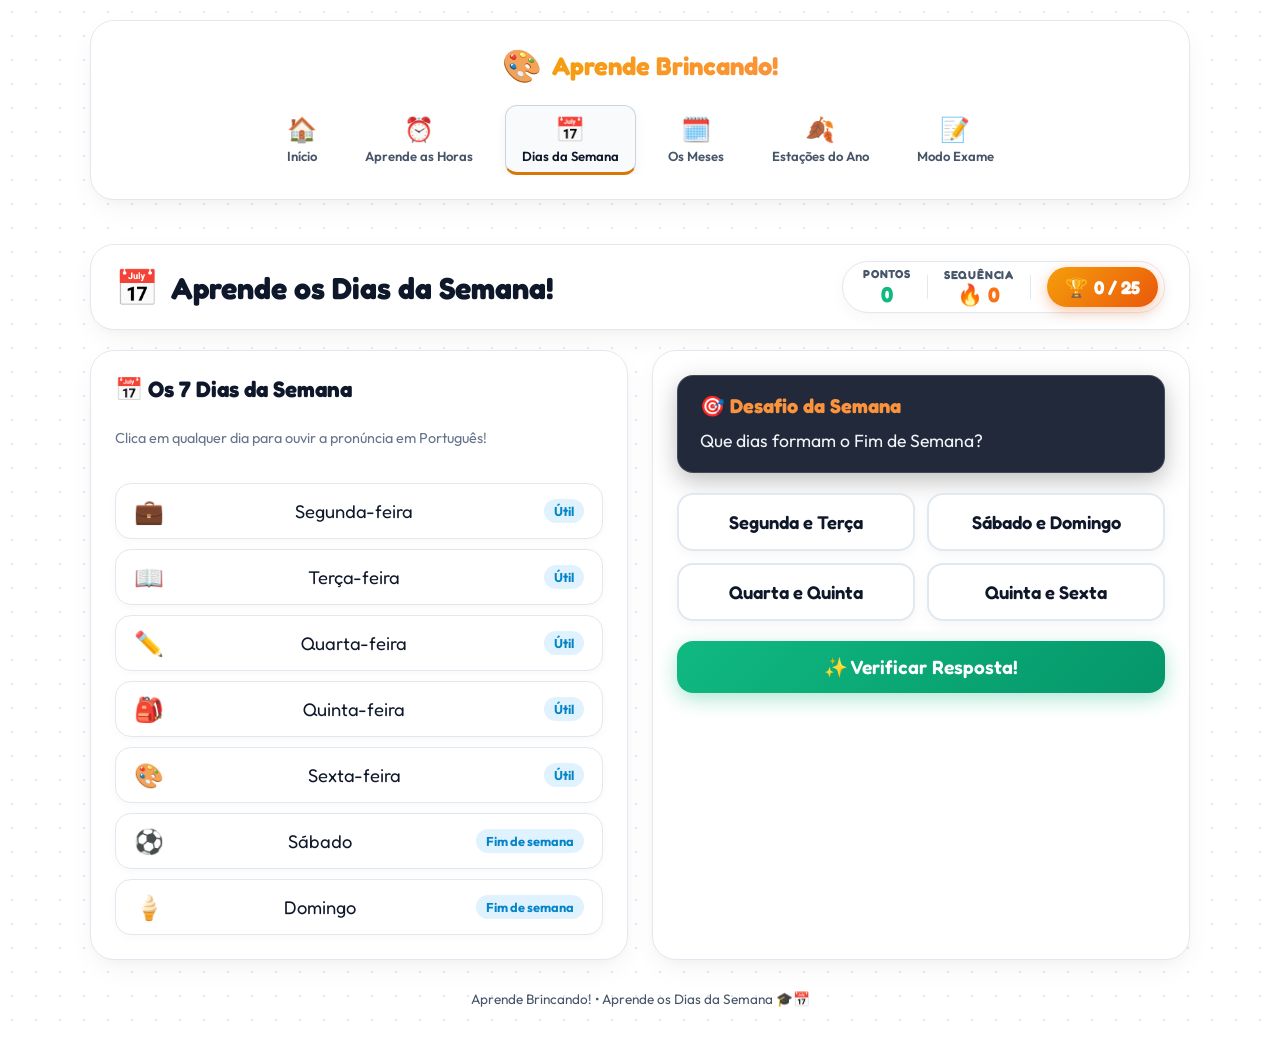
==== commit 6f28c710: "Remove duplicate legacy openBadgesBtn from horas.html to leave a single unified conquistasPillBtn" ====
--- a/web/dias.html
+++ b/web/dias.html
@@ -120,9 +120,9 @@
 
   </div>
 
-  <script src="js/fireworks.js?v=4.1"></script>
-  <script src="js/audio.js?v=4.1"></script>
-  <script src="js/achievements.js?v=4.1"></script>
-  <script src="js/dias.js?v=4.1"></script>
+  <script src="js/fireworks.js?v=4.2"></script>
+  <script src="js/audio.js?v=4.2"></script>
+  <script src="js/achievements.js?v=4.2"></script>
+  <script src="js/dias.js?v=4.2"></script>
 </body>
 </html>
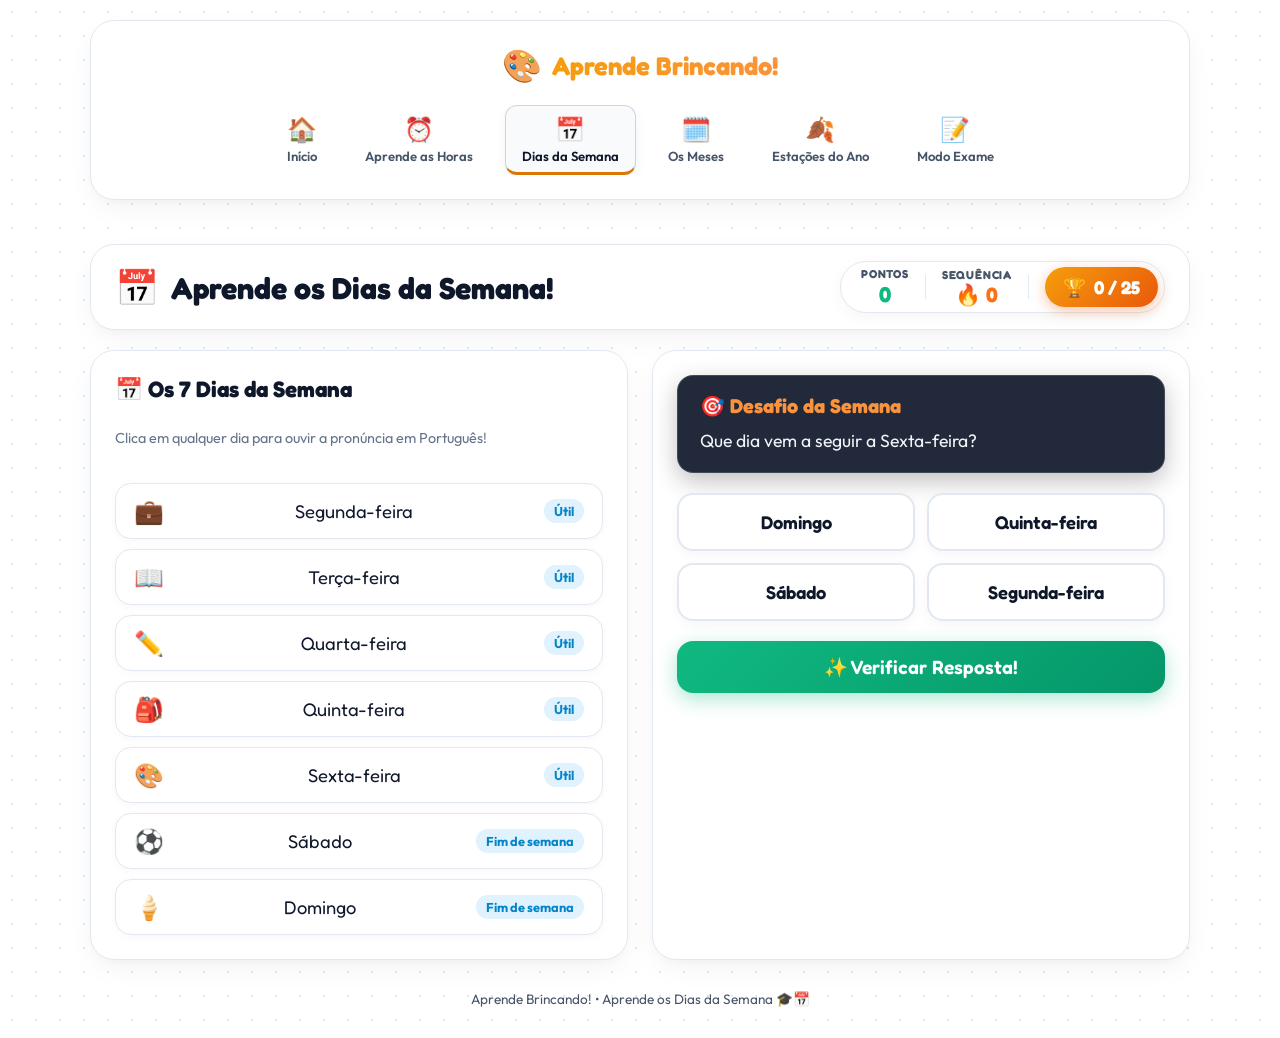
==== commit 8016d7eb: "Enforce flex-shrink 0 and white-space nowrap on Conquistas pill for crisp 🏆 0 / 25 layout across all" ====
--- a/web/dias.html
+++ b/web/dias.html
@@ -120,9 +120,9 @@
 
   </div>
 
-  <script src="js/fireworks.js?v=4.2"></script>
-  <script src="js/audio.js?v=4.2"></script>
-  <script src="js/achievements.js?v=4.2"></script>
-  <script src="js/dias.js?v=4.2"></script>
+  <script src="js/fireworks.js?v=4.3"></script>
+  <script src="js/audio.js?v=4.3"></script>
+  <script src="js/achievements.js?v=4.3"></script>
+  <script src="js/dias.js?v=4.3"></script>
 </body>
 </html>
--- a/web/style.css
+++ b/web/style.css
@@ -340,6 +340,7 @@
   height: 52px;
   box-sizing: border-box;
   box-shadow: 0 4px 16px rgba(0, 0, 0, 0.04);
+  flex-shrink: 0;
 }
 
 .score-item {
@@ -376,6 +377,7 @@
   width: 1px;
   height: 24px;
   background: #e2e8f0;
+  flex-shrink: 0;
 }
 
 .score-conquistas-btn {
@@ -392,7 +394,10 @@
   box-shadow: 0 4px 14px rgba(234, 88, 12, 0.35);
   display: flex;
   align-items: center;
-  gap: 6px;
+  justify-content: center;
+  gap: 8px;
+  white-space: nowrap;
+  flex-shrink: 0;
   transition: all 0.2s ease;
 }
 
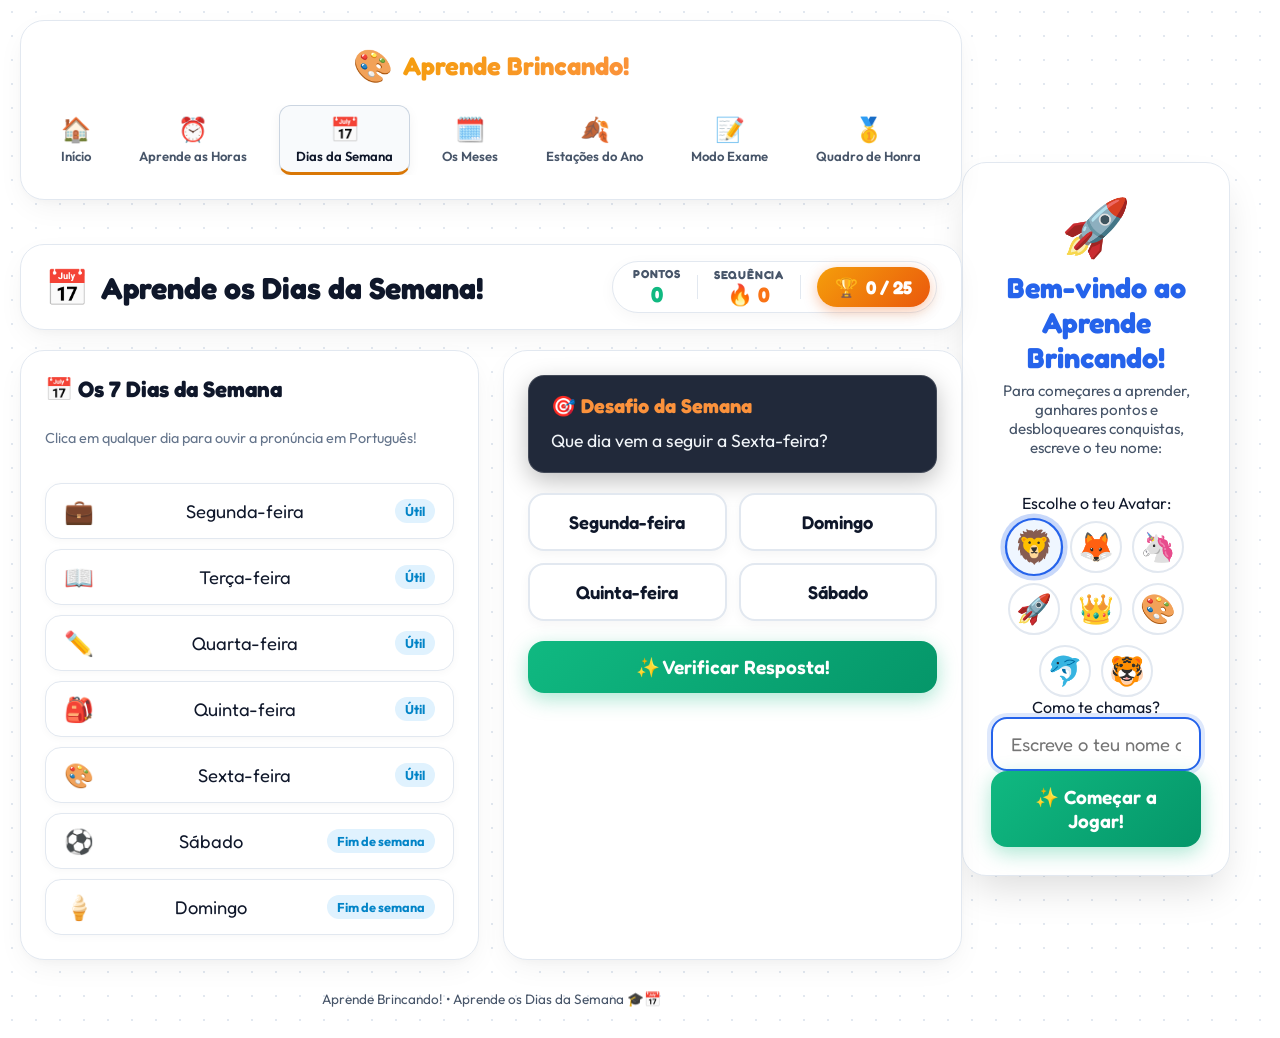
==== commit db7dd235: "Add Child Profiles, 1st access onboarding name registration, per-child progress tracking, and Quadro" ====
--- a/web/dias.html
+++ b/web/dias.html
@@ -49,6 +49,10 @@
         <a href="exame.html" class="nav-link">
           <span class="link-icon">📝</span>
           <span class="link-text">Modo Exame</span>
+        </a>
+        <a href="#" id="openLeaderboardBtn" class="nav-link">
+          <span class="link-icon">🥇</span>
+          <span class="link-text">Quadro de Honra</span>
         </a>
       </nav>
     </header>
@@ -120,9 +124,10 @@
 
   </div>
 
-  <script src="js/fireworks.js?v=4.3"></script>
-  <script src="js/audio.js?v=4.3"></script>
-  <script src="js/achievements.js?v=4.3"></script>
-  <script src="js/dias.js?v=4.3"></script>
+  <script src="js/fireworks.js?v=5.0"></script>
+  <script src="js/audio.js?v=5.0"></script>
+  <script src="js/profiles.js?v=5.0"></script>
+  <script src="js/achievements.js?v=5.0"></script>
+  <script src="js/dias.js?v=5.0"></script>
 </body>
 </html>
--- a/web/style.css
+++ b/web/style.css
@@ -1826,4 +1826,279 @@
   color: #ffffff;
 }
 
-
+/* ==========================================================================
+   Child Profiles, Onboarding & Leaderboard (Quadro de Honra) Styles
+   ========================================================================== */
+.score-profile-btn {
+  background: #f1f5f9;
+  border: 1px solid #cbd5e1;
+  color: #0f172a;
+  font-family: var(--font-heading);
+  font-size: 0.95rem;
+  font-weight: 700;
+  padding: 4px 12px;
+  border-radius: 999px;
+  cursor: pointer;
+  display: flex;
+  align-items: center;
+  gap: 6px;
+  height: 36px;
+  transition: all 0.2s ease;
+  flex-shrink: 0;
+}
+
+.score-profile-btn:hover {
+  background: #e2e8f0;
+  border-color: #94a3b8;
+  transform: scale(1.03);
+}
+
+.pill-av { font-size: 1.1rem; }
+.pill-name { font-family: var(--font-heading); font-size: 0.95rem; color: #0f172a; font-weight: 700; }
+
+/* Onboarding Modal */
+.onboarding-modal-card {
+  max-width: 480px;
+  width: 90%;
+  text-align: center;
+}
+
+.onboarding-header {
+  margin-bottom: 20px;
+}
+
+.onboarding-icon {
+  font-size: 3.5rem;
+  display: block;
+  margin-bottom: 8px;
+}
+
+.onboarding-header h2 {
+  font-family: var(--font-heading);
+  font-size: 1.8rem;
+  color: #2563eb;
+  margin-bottom: 6px;
+}
+
+.onboarding-header p {
+  font-size: 0.95rem;
+  color: #475569;
+}
+
+.avatar-picker-grid {
+  display: flex;
+  justify-content: center;
+  gap: 10px;
+  flex-wrap: wrap;
+  margin-top: 8px;
+}
+
+.avatar-option-btn {
+  background: #ffffff;
+  border: 2px solid #e2e8f0;
+  font-size: 1.8rem;
+  width: 52px;
+  height: 52px;
+  border-radius: 999px;
+  cursor: pointer;
+  display: flex;
+  align-items: center;
+  justify-content: center;
+  transition: all 0.2s ease;
+}
+
+.avatar-option-btn:hover {
+  transform: scale(1.1);
+  border-color: #94a3b8;
+}
+
+.avatar-option-btn.selected {
+  border-color: #2563eb;
+  background: #eff6ff;
+  box-shadow: 0 0 0 4px rgba(37, 99, 235, 0.25);
+  transform: scale(1.12);
+}
+
+.child-name-input {
+  width: 100%;
+  padding: 14px 18px;
+  font-family: var(--font-heading);
+  font-size: 1.15rem;
+  border: 2px solid #cbd5e1;
+  border-radius: var(--radius-md);
+  outline: none;
+  transition: border-color 0.2s ease;
+  box-sizing: border-box;
+}
+
+.child-name-input:focus {
+  border-color: #2563eb;
+  box-shadow: 0 0 0 4px rgba(37, 99, 235, 0.15);
+}
+
+/* Profile Switcher Modal */
+.profiles-list {
+  display: flex;
+  flex-direction: column;
+  gap: 10px;
+  margin-bottom: 16px;
+}
+
+.profile-item-card {
+  background: #ffffff;
+  border: 1px solid #e2e8f0;
+  padding: 12px 16px;
+  border-radius: var(--radius-md);
+  display: flex;
+  justify-content: space-between;
+  align-items: center;
+}
+
+.profile-item-card.active-profile {
+  border: 2px solid #2563eb;
+  background: #eff6ff;
+}
+
+.profile-left {
+  display: flex;
+  align-items: center;
+  gap: 12px;
+}
+
+.profile-avatar { font-size: 2rem; }
+
+.profile-info {
+  display: flex;
+  flex-direction: column;
+}
+
+.profile-name {
+  font-family: var(--font-heading);
+  font-size: 1.1rem;
+  font-weight: 700;
+  color: #0f172a;
+}
+
+.profile-pts {
+  font-size: 0.85rem;
+  color: #64748b;
+}
+
+.active-badge {
+  font-family: var(--font-heading);
+  font-size: 0.8rem;
+  font-weight: 700;
+  color: #1d4ed8;
+  background: #dbeafe;
+  padding: 4px 10px;
+  border-radius: 999px;
+}
+
+/* Leaderboard Modal & Podium */
+.leaderboard-modal-card {
+  max-width: 650px;
+  width: 90%;
+}
+
+.lead-header-title {
+  display: flex;
+  align-items: center;
+  gap: 10px;
+}
+
+.lead-header-title h2 {
+  font-family: var(--font-heading);
+  font-size: 1.8rem;
+  color: #eab308;
+}
+
+.lead-icon { font-size: 2.2rem; }
+
+.podium-container {
+  display: flex;
+  justify-content: center;
+  align-items: flex-end;
+  gap: 14px;
+  margin-bottom: 24px;
+  padding-top: 10px;
+}
+
+.podium-card {
+  background: #ffffff;
+  border: 2px solid #e2e8f0;
+  border-radius: var(--radius-md);
+  padding: 14px;
+  display: flex;
+  flex-direction: column;
+  align-items: center;
+  gap: 4px;
+  flex: 1;
+  text-align: center;
+  box-shadow: 0 4px 14px rgba(0, 0, 0, 0.05);
+}
+
+.podium-card.gold {
+  border-color: #eab308;
+  background: linear-gradient(135deg, #ffffff, #fefce8);
+  transform: translateY(-12px);
+  box-shadow: 0 8px 24px rgba(234, 179, 8, 0.25);
+}
+
+.podium-card.silver {
+  border-color: #94a3b8;
+  background: linear-gradient(135deg, #ffffff, #f8fafc);
+}
+
+.podium-card.bronze {
+  border-color: #d97706;
+  background: linear-gradient(135deg, #ffffff, #fff7ed);
+}
+
+.podium-rank {
+  font-family: var(--font-heading);
+  font-size: 0.85rem;
+  font-weight: 700;
+}
+
+.podium-avatar { font-size: 2.5rem; }
+.podium-name { font-family: var(--font-heading); font-size: 1.1rem; font-weight: 700; color: #0f172a; }
+.podium-pts { font-family: var(--font-heading); font-size: 1.25rem; font-weight: 700; color: #16a34a; }
+
+.lead-table {
+  display: flex;
+  flex-direction: column;
+  gap: 8px;
+}
+
+.lead-table-header {
+  display: grid;
+  grid-template-columns: 70px 1fr 120px 120px;
+  font-family: var(--font-heading);
+  font-size: 0.85rem;
+  color: #64748b;
+  padding: 6px 14px;
+}
+
+.lead-row {
+  display: grid;
+  grid-template-columns: 70px 1fr 120px 120px;
+  align-items: center;
+  background: #ffffff;
+  border: 1px solid #e2e8f0;
+  padding: 10px 14px;
+  border-radius: var(--radius-md);
+  font-family: var(--font-heading);
+}
+
+.lead-row.top-three {
+  font-weight: 700;
+  background: #f8fafc;
+}
+
+.lead-rank { font-size: 1.1rem; }
+.lead-child { display: flex; align-items: center; gap: 8px; font-size: 1.05rem; color: #0f172a; }
+.lead-av { font-size: 1.3rem; }
+.lead-pts { color: #16a34a; font-size: 1.1rem; }
+.lead-exame { color: #ea580c; font-size: 1.05rem; }
+
+
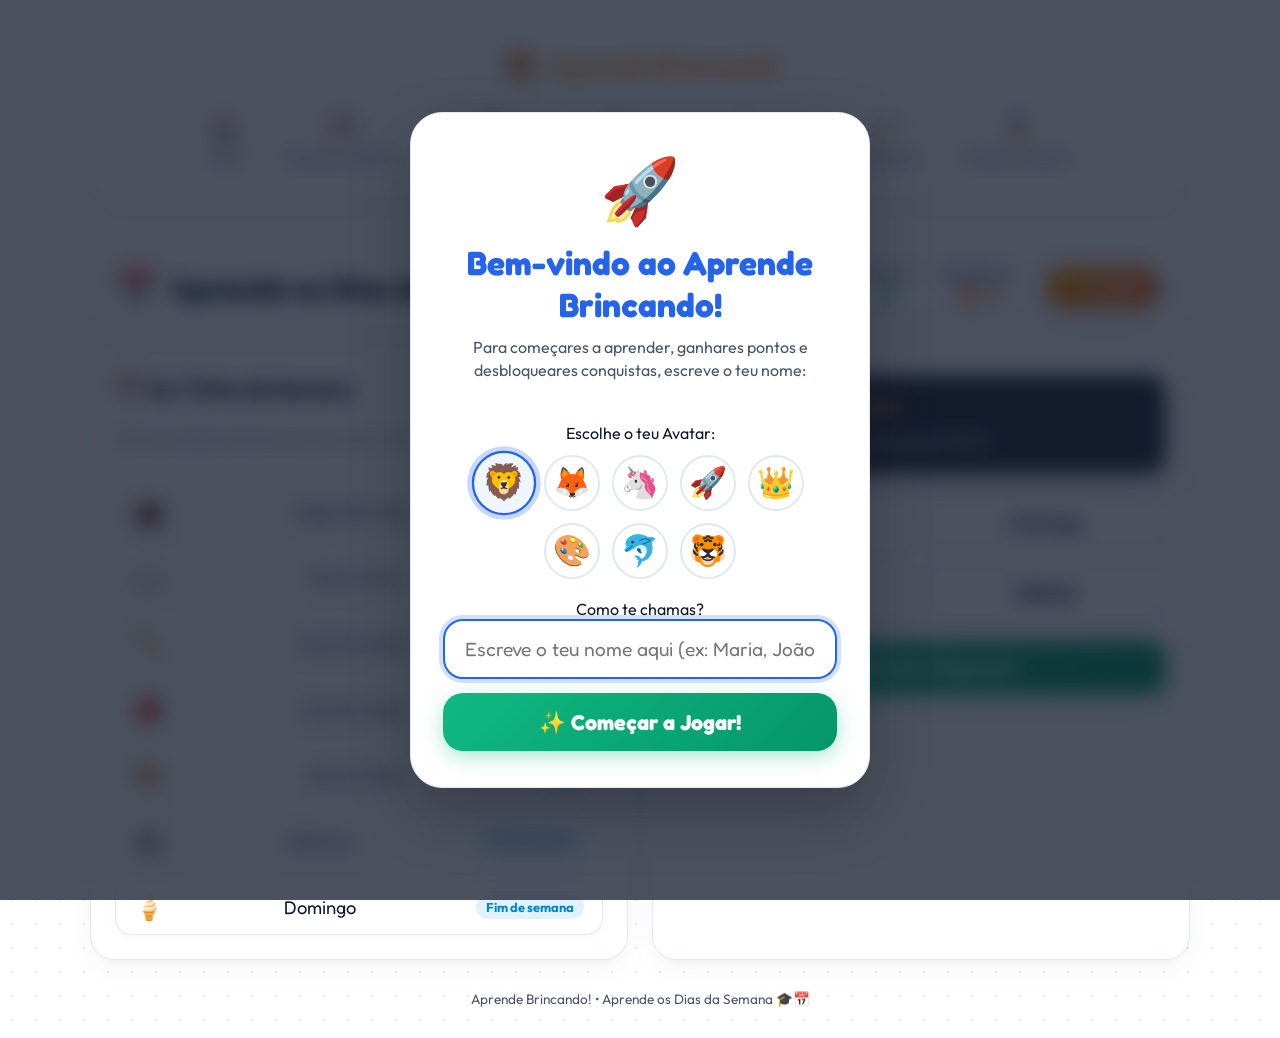
==== commit 21cf128d: "Fix onboarding modal overlay backdrop dimming and center positioning in front of initial page" ====
--- a/web/dias.html
+++ b/web/dias.html
@@ -124,10 +124,10 @@
 
   </div>
 
-  <script src="js/fireworks.js?v=5.0"></script>
-  <script src="js/audio.js?v=5.0"></script>
-  <script src="js/profiles.js?v=5.0"></script>
-  <script src="js/achievements.js?v=5.0"></script>
-  <script src="js/dias.js?v=5.0"></script>
+  <script src="js/fireworks.js?v=5.1"></script>
+  <script src="js/audio.js?v=5.1"></script>
+  <script src="js/profiles.js?v=5.1"></script>
+  <script src="js/achievements.js?v=5.1"></script>
+  <script src="js/dias.js?v=5.1"></script>
 </body>
 </html>
--- a/web/style.css
+++ b/web/style.css
@@ -922,13 +922,19 @@
   left: 0;
   width: 100vw;
   height: 100vh;
-  background: rgba(0, 0, 0, 0.7);
-  backdrop-filter: blur(8px);
+  background: rgba(15, 23, 42, 0.75);
+  backdrop-filter: blur(10px);
+  -webkit-backdrop-filter: blur(10px);
   display: flex;
   justify-content: center;
   align-items: center;
-  z-index: 9999;
+  z-index: 99999;
   padding: 20px;
+  box-sizing: border-box;
+}
+
+.modal-overlay.hidden {
+  display: none !important;
 }
 
 .modal-card {
@@ -1858,47 +1864,55 @@
 
 /* Onboarding Modal */
 .onboarding-modal-card {
-  max-width: 480px;
+  max-width: 460px;
   width: 90%;
   text-align: center;
+  border-radius: 32px;
+  padding: 36px 32px;
+  box-shadow: 0 25px 60px rgba(0, 0, 0, 0.25);
+  background: #ffffff;
+  border: 1px solid #e2e8f0;
 }
 
 .onboarding-header {
-  margin-bottom: 20px;
+  margin-bottom: 24px;
 }
 
 .onboarding-icon {
-  font-size: 3.5rem;
+  font-size: 4rem;
   display: block;
-  margin-bottom: 8px;
+  margin-bottom: 12px;
 }
 
 .onboarding-header h2 {
   font-family: var(--font-heading);
-  font-size: 1.8rem;
+  font-size: 2.1rem;
   color: #2563eb;
-  margin-bottom: 6px;
+  margin-bottom: 10px;
+  line-height: 1.25;
 }
 
 .onboarding-header p {
-  font-size: 0.95rem;
+  font-size: 1rem;
   color: #475569;
+  line-height: 1.45;
 }
 
 .avatar-picker-grid {
   display: flex;
   justify-content: center;
-  gap: 10px;
+  gap: 12px;
   flex-wrap: wrap;
-  margin-top: 8px;
+  max-width: 360px;
+  margin: 12px auto 20px auto;
 }
 
 .avatar-option-btn {
   background: #ffffff;
   border: 2px solid #e2e8f0;
-  font-size: 1.8rem;
-  width: 52px;
-  height: 52px;
+  font-size: 1.9rem;
+  width: 56px;
+  height: 56px;
   border-radius: 999px;
   cursor: pointer;
   display: flex;
@@ -1908,7 +1922,7 @@
 }
 
 .avatar-option-btn:hover {
-  transform: scale(1.1);
+  transform: scale(1.12);
   border-color: #94a3b8;
 }
 
@@ -1916,24 +1930,46 @@
   border-color: #2563eb;
   background: #eff6ff;
   box-shadow: 0 0 0 4px rgba(37, 99, 235, 0.25);
-  transform: scale(1.12);
+  transform: scale(1.15);
 }
 
 .child-name-input {
   width: 100%;
-  padding: 14px 18px;
-  font-family: var(--font-heading);
-  font-size: 1.15rem;
+  padding: 16px 20px;
+  font-family: var(--font-heading);
+  font-size: 1.2rem;
   border: 2px solid #cbd5e1;
-  border-radius: var(--radius-md);
+  border-radius: 20px;
   outline: none;
-  transition: border-color 0.2s ease;
+  transition: all 0.2s ease;
   box-sizing: border-box;
+  text-align: center;
 }
 
 .child-name-input:focus {
   border-color: #2563eb;
-  box-shadow: 0 0 0 4px rgba(37, 99, 235, 0.15);
+  box-shadow: 0 0 0 4px rgba(37, 99, 235, 0.2);
+}
+
+.btn-onboarding-submit {
+  background: linear-gradient(135deg, #10b981, #059669);
+  color: #ffffff;
+  font-family: var(--font-heading);
+  font-size: 1.35rem;
+  font-weight: 700;
+  padding: 16px;
+  border-radius: 20px;
+  border: none;
+  cursor: pointer;
+  width: 100%;
+  margin-top: 14px;
+  box-shadow: 0 6px 20px rgba(16, 185, 129, 0.35);
+  transition: all 0.2s ease;
+}
+
+.btn-onboarding-submit:hover {
+  transform: scale(1.03);
+  box-shadow: 0 8px 24px rgba(16, 185, 129, 0.48);
 }
 
 /* Profile Switcher Modal */
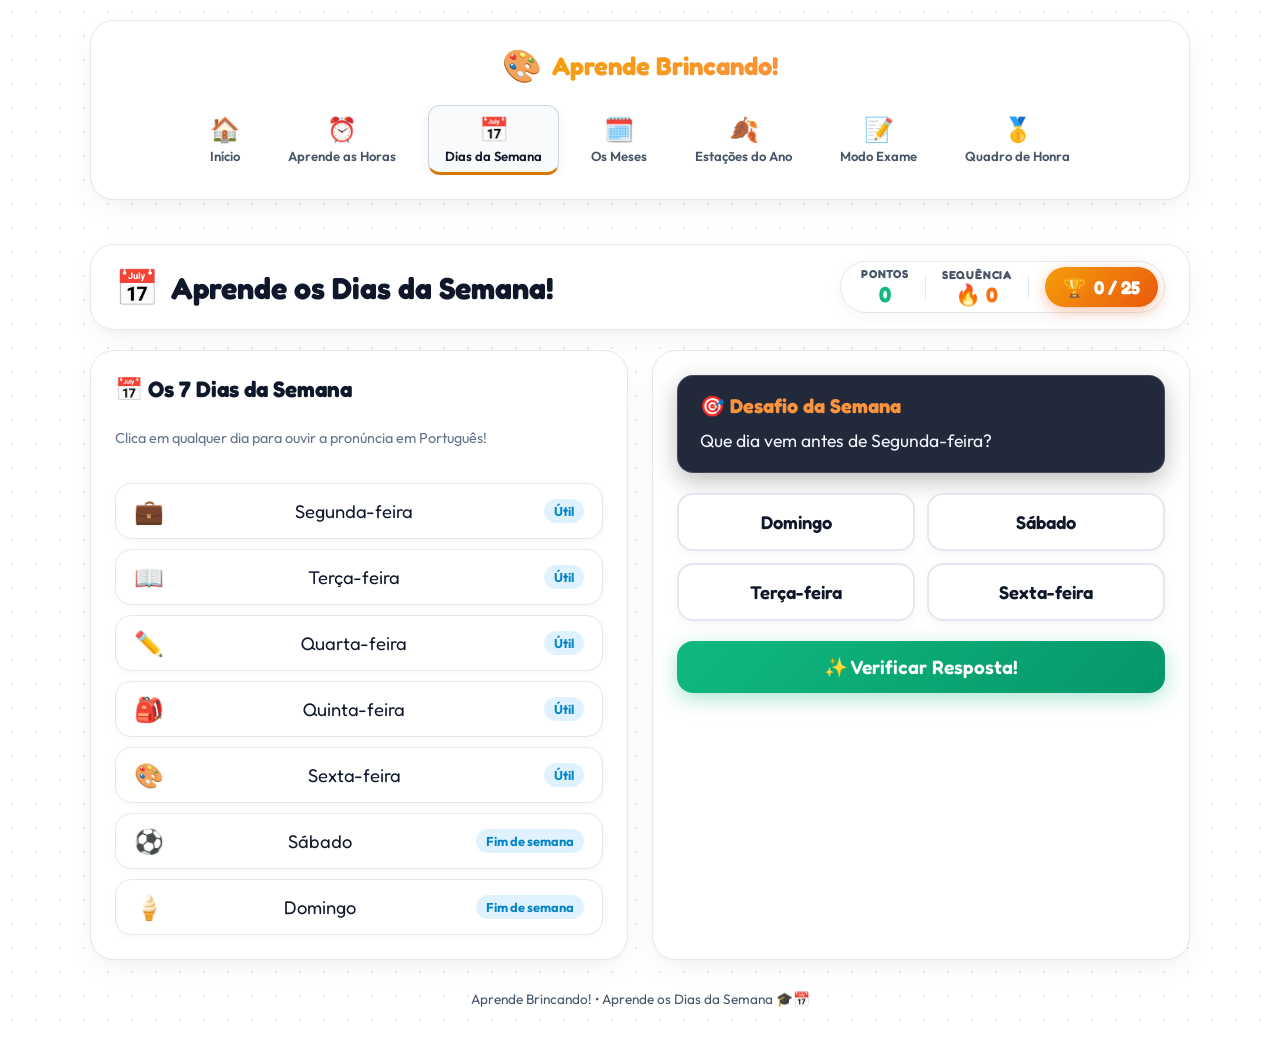
==== commit e9840de0: "Add top-left user dropdown menu in navigation bar to switch active child user or add a new user" ====
--- a/web/dias.html
+++ b/web/dias.html
@@ -124,10 +124,10 @@
 
   </div>
 
-  <script src="js/fireworks.js?v=5.1"></script>
-  <script src="js/audio.js?v=5.1"></script>
-  <script src="js/profiles.js?v=5.1"></script>
-  <script src="js/achievements.js?v=5.1"></script>
-  <script src="js/dias.js?v=5.1"></script>
+  <script src="js/fireworks.js?v=5.2"></script>
+  <script src="js/audio.js?v=5.2"></script>
+  <script src="js/profiles.js?v=5.2"></script>
+  <script src="js/achievements.js?v=5.2"></script>
+  <script src="js/dias.js?v=5.2"></script>
 </body>
 </html>
--- a/web/style.css
+++ b/web/style.css
@@ -2137,4 +2137,166 @@
 .lead-pts { color: #16a34a; font-size: 1.1rem; }
 .lead-exame { color: #ea580c; font-size: 1.05rem; }
 
-
+/* ==========================================================================
+   Top-Left User Dropdown Menu
+   ========================================================================== */
+.topbar-user-wrapper {
+  position: relative;
+  display: flex;
+  align-items: center;
+  z-index: 99;
+  flex-shrink: 0;
+}
+
+.topbar-user-btn {
+  background: #ffffff;
+  border: 2px solid #e2e8f0;
+  color: #0f172a;
+  font-family: var(--font-heading);
+  font-size: 1rem;
+  font-weight: 700;
+  padding: 4px 14px;
+  border-radius: 999px;
+  cursor: pointer;
+  display: flex;
+  align-items: center;
+  gap: 8px;
+  height: 44px;
+  box-shadow: 0 2px 8px rgba(0, 0, 0, 0.04);
+  transition: all 0.2s ease;
+}
+
+.topbar-user-btn:hover {
+  background: #f8fafc;
+  border-color: #2563eb;
+  transform: translateY(-1px);
+  box-shadow: 0 4px 12px rgba(37, 99, 235, 0.15);
+}
+
+.topbar-user-btn .user-av {
+  font-size: 1.4rem;
+}
+
+.topbar-user-btn .user-name {
+  font-family: var(--font-heading);
+  font-size: 1.05rem;
+  color: #0f172a;
+  max-width: 120px;
+  overflow: hidden;
+  text-overflow: ellipsis;
+  white-space: nowrap;
+}
+
+.topbar-user-btn .dropdown-arrow {
+  font-size: 0.9rem;
+  color: #64748b;
+  font-weight: bold;
+}
+
+.topbar-user-dropdown {
+  position: absolute;
+  top: calc(100% + 8px);
+  left: 0;
+  background: #ffffff;
+  border: 1px solid #cbd5e1;
+  border-radius: 20px;
+  width: 250px;
+  padding: 12px;
+  box-shadow: 0 16px 36px rgba(0, 0, 0, 0.15);
+  display: flex;
+  flex-direction: column;
+  gap: 8px;
+  z-index: 9999;
+}
+
+.topbar-user-dropdown.hidden {
+  display: none !important;
+}
+
+.user-dropdown-title {
+  font-family: var(--font-heading);
+  font-size: 0.8rem;
+  font-weight: 700;
+  color: #64748b;
+  text-transform: uppercase;
+  letter-spacing: 0.5px;
+  padding: 2px 6px;
+}
+
+.user-dropdown-list {
+  display: flex;
+  flex-direction: column;
+  gap: 6px;
+  max-height: 200px;
+  overflow-y: auto;
+}
+
+.user-dropdown-item {
+  background: #f8fafc;
+  border: 1px solid #e2e8f0;
+  border-radius: 14px;
+  padding: 10px 14px;
+  font-family: var(--font-heading);
+  font-size: 1rem;
+  color: #0f172a;
+  display: flex;
+  align-items: center;
+  justify-content: space-between;
+  cursor: pointer;
+  transition: all 0.2s ease;
+  width: 100%;
+}
+
+.user-dropdown-item:hover {
+  background: #eff6ff;
+  border-color: #93c5fd;
+  transform: translateX(2px);
+}
+
+.user-dropdown-item.active {
+  background: #dbeafe;
+  border-color: #2563eb;
+  color: #1d4ed8;
+  font-weight: 700;
+}
+
+.user-dropdown-item .item-left {
+  display: flex;
+  align-items: center;
+  gap: 8px;
+}
+
+.user-dropdown-item .item-av { font-size: 1.3rem; }
+.user-dropdown-item .item-name { font-family: var(--font-heading); font-size: 1rem; }
+
+.active-tag {
+  font-size: 0.72rem;
+  background: #2563eb;
+  color: #ffffff;
+  padding: 2px 8px;
+  border-radius: 999px;
+  font-weight: 700;
+}
+
+.user-dropdown-divider {
+  height: 1px;
+  background: #e2e8f0;
+  margin: 2px 0;
+}
+
+.add-user-item {
+  background: linear-gradient(135deg, #eff6ff, #dbeafe);
+  border: 1px dashed #3b82f6;
+  color: #1d4ed8;
+  font-weight: 700;
+  justify-content: center;
+  gap: 6px;
+}
+
+.add-user-item:hover {
+  background: #2563eb;
+  color: #ffffff;
+  border-style: solid;
+}
+
+
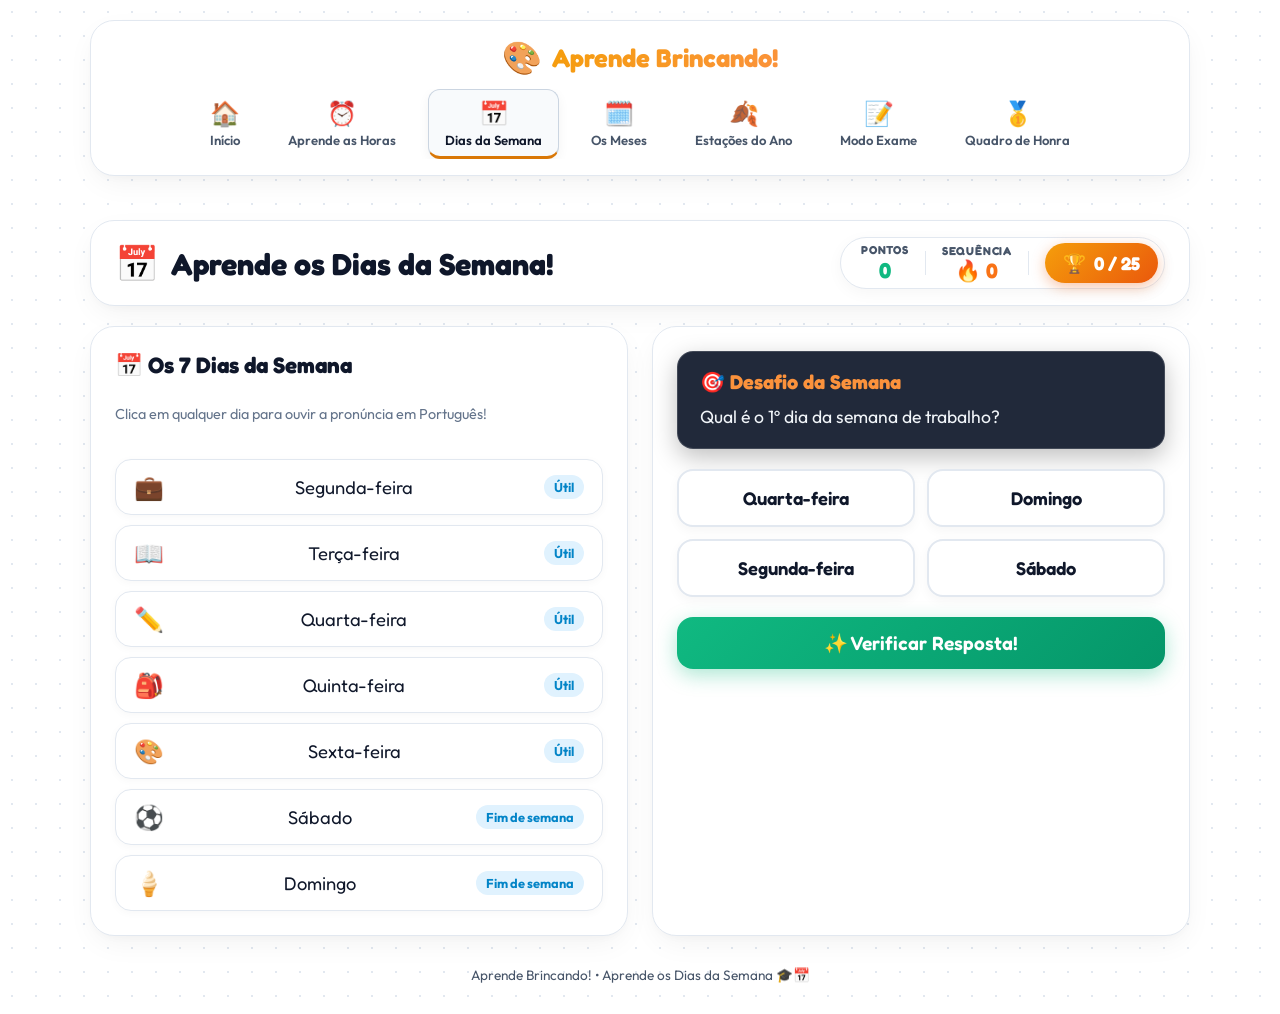
==== commit d192ded4: "Pin user dropdown button precisely in top-left corner of top navigation bar card" ====
--- a/web/dias.html
+++ b/web/dias.html
@@ -124,10 +124,10 @@
 
   </div>
 
-  <script src="js/fireworks.js?v=5.2"></script>
-  <script src="js/audio.js?v=5.2"></script>
-  <script src="js/profiles.js?v=5.2"></script>
-  <script src="js/achievements.js?v=5.2"></script>
-  <script src="js/dias.js?v=5.2"></script>
+  <script src="js/fireworks.js?v=5.3"></script>
+  <script src="js/audio.js?v=5.3"></script>
+  <script src="js/profiles.js?v=5.3"></script>
+  <script src="js/achievements.js?v=5.3"></script>
+  <script src="js/dias.js?v=5.3"></script>
 </body>
 </html>
--- a/web/style.css
+++ b/web/style.css
@@ -2137,6 +2137,30 @@
 .lead-pts { color: #16a34a; font-size: 1.1rem; }
 .lead-exame { color: #ea580c; font-size: 1.05rem; }
 
+/* Portal Top Bar Container */
+.portal-top-bar {
+  position: relative;
+  display: flex;
+  flex-direction: column;
+  align-items: center;
+  gap: 12px;
+  padding: 16px 24px;
+}
+
+.portal-top-bar #topbarUserWrapper {
+  position: absolute;
+  top: 14px;
+  left: 20px;
+  z-index: 100;
+}
+
+@media (max-width: 768px) {
+  .portal-top-bar #topbarUserWrapper {
+    position: static;
+    margin-bottom: 8px;
+  }
+}
+
 /* ==========================================================================
    Top-Left User Dropdown Menu
    ========================================================================== */
